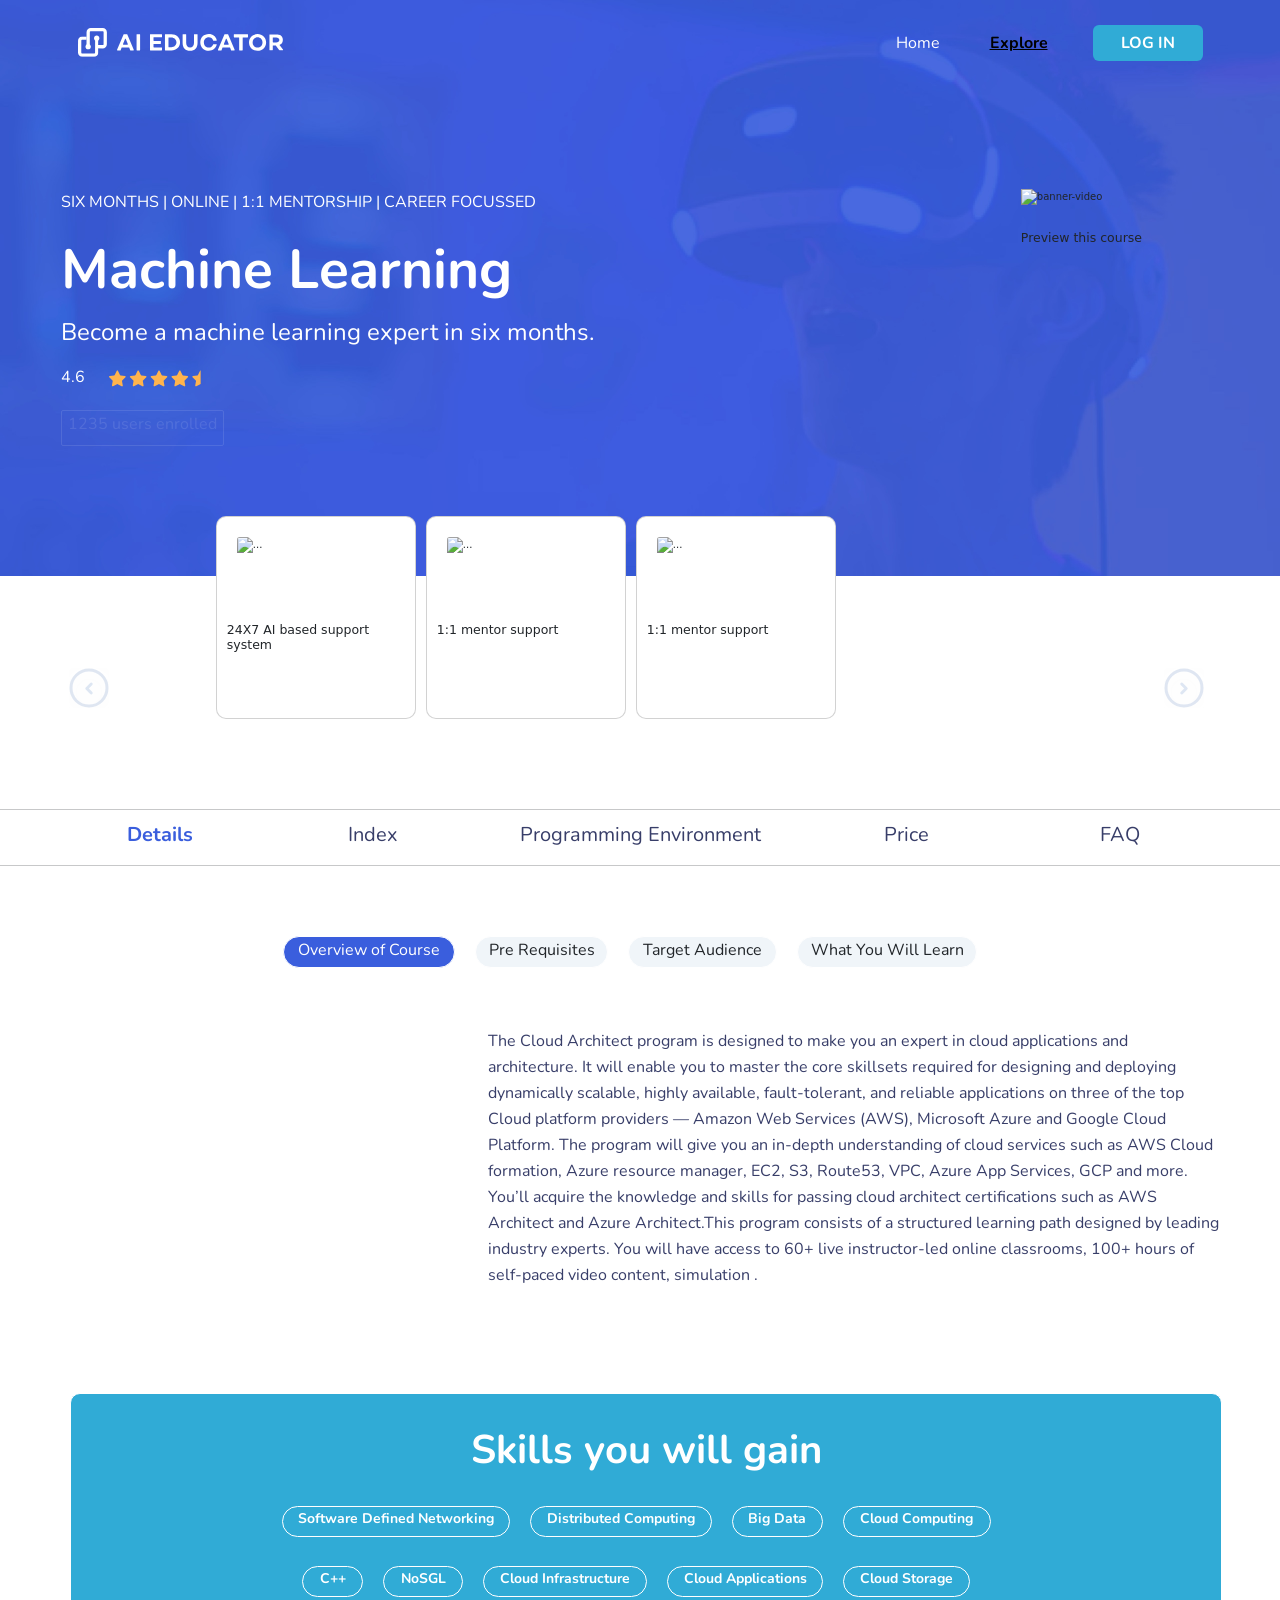
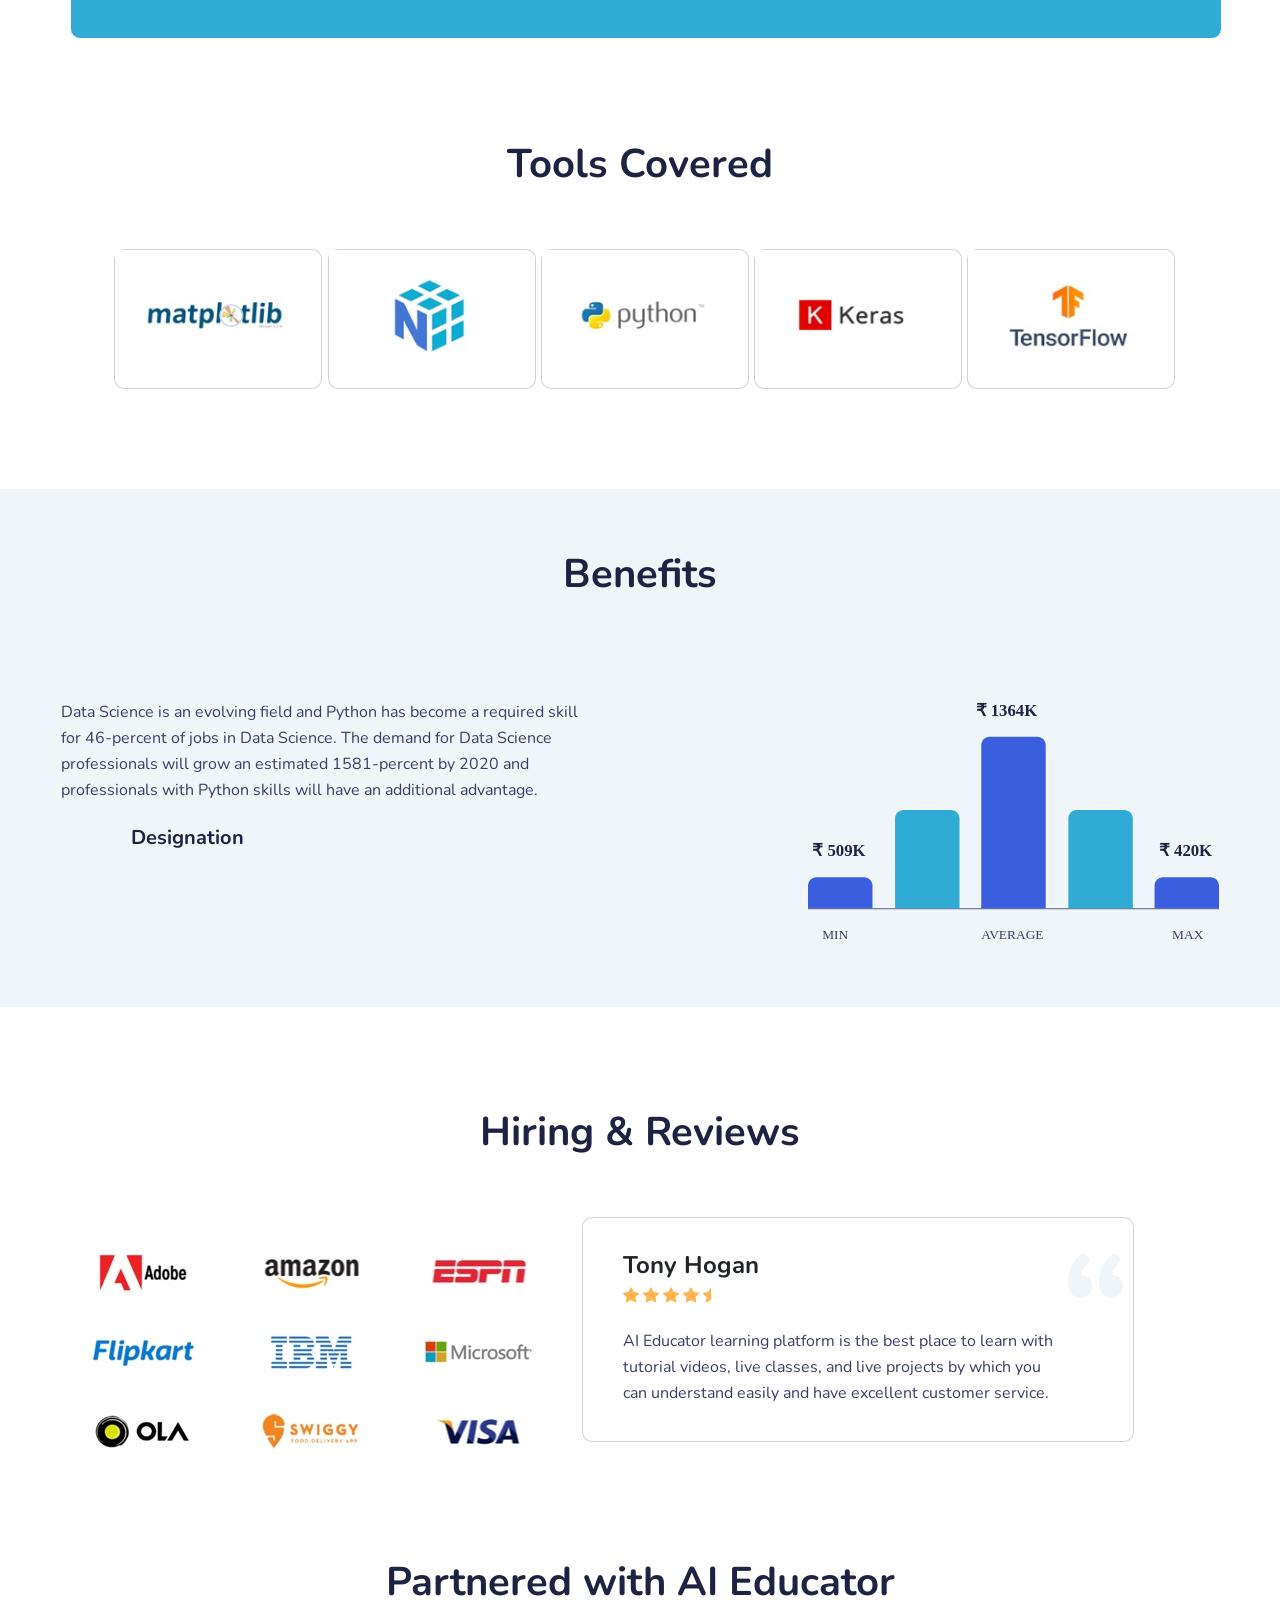
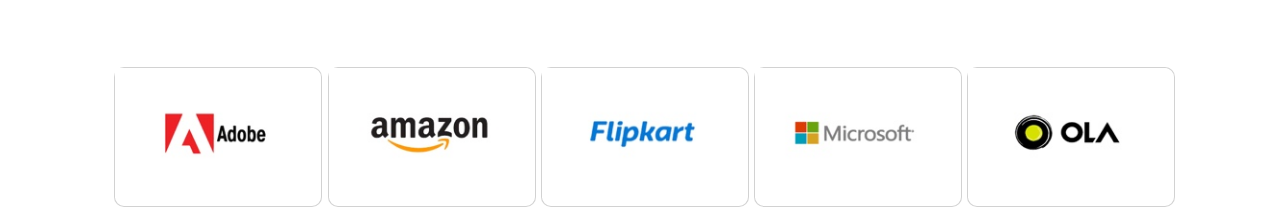
==== exp.html @ 32429d46 "working on some mistakes" ====
<!doctype html>
<html lang="en">

<head>
    <!-- Required meta tags -->
    <meta charset="utf-8">
    <meta name="viewport" content="width=device-width, initial-scale=1">

    <!-- Bootstrap CSS -->
    <link href="https://cdn.jsdelivr.net/npm/bootstrap@5.0.0/dist/css/bootstrap.min.css" rel="stylesheet"
        integrity="sha384-wEmeIV1mKuiNpC+IOBjI7aAzPcEZeedi5yW5f2yOq55WWLwNGmvvx4Um1vskeMj0" crossorigin="anonymous">

    <link rel="stylesheet" href="style.css">

    <!-- font csss -->
    <link rel="preconnect" href="https://fonts.gstatic.com">
    <link href="https://fonts.googleapis.com/css2?family=Nunito:wght@400;700&display=swap" rel="stylesheet">

    <title>Course_Detail_01</title>
</head>

<body class="Course_Detail_01">
    <header>
        <div class="background">
            <img src='img/rectangle-6_2021-05-11/rectangle-6@2x.jpg' class="img-fluid bgimg">

            <nav class="navbar navbar-expand-lg rectangle">
                <div class="container-fluid">
                    <a class="navbar-brand" href="#"><img src="img/white.svg" class="alogoaicolour"></a>
                    <button class="navbar-toggler" type="button" data-bs-toggle="collapse" data-bs-target="#navbarNav"
                        aria-controls="navbarNav" aria-expanded="false" aria-label="Toggle navigation">
                        <span class="navbar-toggler-icon"></span>
                    </button>
                    <div class="collapse navbar-collapse" id="navbarNav">
                        <ul class="navbar-nav ms-auto">
                            <li class="nav-item">
                                <a class="nav-link Home" aria-current="page" href="#">Home</a>
                            </li>
                            <li class="nav-item">
                                <a class="nav-link active Home" href="#"
                                    style=" font-weight: bold;text-decoration: underline;">
                                    Explore
                                </a>
                            </li>
                            <li class="nav-item">
                                <button type="button" class="btn Color">
                                    <h5 class="button-text">LOG IN</h5>
                                </button>
                            </li>
                        </ul>
                    </div>
                </div>
            </nav>

            <!-- end of navbar -->
            <div class=" container-fluid bgmar">
                <div class="row justify-content-center">
                    <div class="col-lg-9 col-md-9 col-sm-12">
                        <div>
                            <h5 class="SIX-MONTHS-ONLINE ">
                                SIX MONTHS | ONLINE | 1:1 MENTORSHIP | CAREER FOCUSSED
                            </h5>
                            <h1 class="Machine-Learning">Machine Learning</h1>
                            <h3 class="Become-a-machine-lea">Become a machine learning expert in six months.</h3>
                            <h5 class="star">4.6 <img src="img/5-stars.svg" class="_stars"></h5>
                            <div class="rec">
                                <h5 class="users">1235 users enrolled</h5>
                            </div>
                        </div>
                    </div>
                    <div class="col-lg-2 col-md-2 col-sm-12">
                        <img src="img/banner-video.svg" class="banner-video" alt="banner-video">
                        <h5>Preview this course</h5>
                    </div>
                </div>
            </div>
        </div>
    </header>


    <section class="carsous">
        <div id="carouselExampleControls" class="carousel slide" data-bs-ride="carousel">
            <div class="carousel-inner">

                <div class="row">
                    <div class="col-sm-1 ">

                        <button class="carousel-control-prev" type="button" data-bs-target="#carouselExampleControls"
                            data-bs-slide="prev">
                            <img src="img/arrow-lhs.svg" class="arrow-lhs" alt="arrow-lhs">
                        </button>
                    </div>
                    <div class="col-sm-1 ">
                        <button class="carousel-control-next" type="button" data-bs-target="#carouselExampleControls"
                            data-bs-slide="next">
                            <img src="img/arrow-rhs.svg" class="arrow-rhs" alt="arrow-rhs">
                        </button>
                    </div>
                    <div class="carousel-item active">
                        <!-- <div class="col-sm"> -->
                        <div class="card f me-3 mb-3" style="width: 200px; display: flex; flex-direction: column;">
                            <img src="img/ai-support.svg" class="card-img-top card-imgs" alt="...">
                            <div class="card-body">
                                <h5 class="card-title">24X7 AI based support system</h5>
                            </div>
                            <!-- </div> -->
                        </div>
                        <!-- <div class="col-sm"> -->
                        <div class="card  f me-3 mb-3" style="width: 200px;">
                            <img src="img/mentor.svg" class="card-img-top card-imgs" alt="...">
                            <div class="card-body">
                                <h5 class="card-title">1:1 mentor support</h5>

                                <!-- </div> -->
                            </div>
                        </div>
                        <!-- <div class="col-sm"> -->
                        <div class="card f me-3 mb-3" style="width: 200px;">
                            <img src="img/mentor.svg" class="card-img-top card-imgs" alt="...">
                            <div class="card-body">
                                <h5 class="card-title">1:1 mentor support</h5>

                                <!-- </div> -->
                            </div>
                        </div>
                    </div>
                    <div class="carousel-item">

                        <div class="col-sm">
                            <div class="card me-3 mb-3" style="max-width: 18rem;">
                                <img src="img/mentor.svg" class="card-img-top card-imgs" alt="...">
                                <div class="card-body">
                                    <h5 class="card-title">1:1 mentor support</h5>

                                </div>
                            </div>
                        </div>
                    </div>

                    <div class="carousel-item">
                        <div class="col-sm">
                            <div class="card me-3 mb-3" style="max-width: 18rem;">
                                <img src="img/group-learning.svg" class="card-img-top card-imgs" alt="...">
                                <div class="card-body">
                                    <h5 class="card-title">Group learning and forums to discuss</h5>
                                </div>
                            </div>

                        </div>
                    </div>

                    <div class="carousel-item">
                        <div class="col-sm">
                            <div class="card me-3 mb-3" style="max-width: 18rem;">
                                <img src="img/best-in-class.svg" class="card-img-top card-imgs" alt="...">
                                <div class="card-body">
                                    <h5 class="card-title">Best-in-class curriculums curated by experts
                                    </h5>

                                </div>
                            </div>
                        </div>
                    </div>

                    <div class="carousel-item">
                        <div class="col-sm">
                            <div class="card me-3 mb-3" style="max-width: 18rem;">
                                <img src="img/google-certification.svg" class="card-img-top card-imgs" alt="...">
                                <div class="card-body">
                                    <h5 class="card-title">Makes you more secured in getting Google Certification</h5>
                                </div>
                            </div>
                        </div>
                    </div>

                    <div class="carousel-item">
                        <div class="col-sm">
                            <div class="card me-3 mb-3" style="max-width: 18rem;">
                                <img src="img/ai-support.svg" class="card-img-top card-imgs" alt="...">
                                <div class="card-body">
                                    <h5 class="card-title">24X7 AI based support system</h5>
                                </div>
                            </div>
                        </div>
                    </div>
                </div>
            </div>


        </div>

    </section>

    <section class="tabs">
        <hr>
        <div>
            <div class="row justify-content-center m-0">
                <div class="col-sm-2">
                    <h4 class="details">Details</h4>
                </div>
                <div class="col-sm-2">
                    <h4 class="remaintext">Index</h4>
                </div>
                <div class="col-sm-3">
                    <h4 class="remaintext">Programming Environment</h4>
                </div>
                <div class="col-sm-2">
                    <h4 class="remaintext">Price</h4>
                </div>
                <div class="col-sm-2">
                    <h4 class="remaintext">FAQ</h4>
                </div>

            </div>
        </div>
        <hr>
    </section>

    <section>
        <div>

            <div class="row m-0 justify-content-center">
                <div class="col-sm-3 rectblue rounded-pill" style="width: 172px; background-color:#3a5edd;">
                    <h5 class="rectbluetext text-white">Overview of Course</h5>
                </div>
                <div class="col-sm-3 rectblue rounded-pill" style="width:133px ;">
                    <h5 class="rectbluetext">Pre Requisites</h>
                </div>
                <div class="col-sm-3 rectblue rounded-pill" style="width: 149px;">
                    <h5 class="rectbluetext">Target Audience</h5>
                </div>
                <div class="col-sm-3 rectblue rounded-pill" style="width:180px ;">
                    <h5 class="rectbluetext">What You Will Learn</h5>
                </div>
            </div>
            <div class="row m-0 justify-content-center">

                <div class="col-lg-4 col-md-4 col-sm-8">
                    <img src="img/course-overview.svg" class="overview" alt="">
                </div>
                <div class="col-lg-7 col-md-7 col-sm-12">
                    <h5 class="cloud">The Cloud Architect program is designed to make you an expert in cloud
                        applications and architecture. It will enable you
                        to master the core skillsets required for designing and deploying dynamically scalable, highly
                        available,
                        fault-tolerant, and reliable applications on three of the top Cloud platform providers — Amazon
                        Web Services (AWS),
                        Microsoft Azure and Google Cloud Platform. The program will give you an in-depth understanding
                        of cloud services such as
                        AWS Cloud formation, Azure resource manager, EC2, S3, Route53, VPC, Azure App Services, GCP and
                        more.
                        You’ll acquire the knowledge and skills for passing cloud architect certifications such as AWS
                        Architect and Azure
                        Architect.This program consists of a structured learning path designed by leading industry
                        experts. You will have access
                        to 60+ live instructor-led online classrooms, 100+ hours of self-paced video content, simulation
                        .</h5>
                </div>
            </div>
        </div>
    </section>
    <section>
        <div class="skills">
            <h2 class="gain">Skills you will gain</h2>
            <div class="row justify-content-center">
                <div class="col-sm-2 skillbox rounded-pill">
                    <h6 class="Tags">Software Defined Networking</h6>
                </div>
                <div class="col-sm-2 skillbox rounded-pill" style="width:182px ;">
                    <h6 class="Tags">Distributed Computing</h6>
                </div>
                <div class="col-sm-2 skillbox rounded-pill" style="width: 91px;">
                    <h6 class="Tags">Big Data</h6>
                </div>
                <div class="col-sm-2 skillbox rounded-pill" style="width:148px ;">
                    <h6 class="Tags">Cloud Computing</h6>
                </div>
            </div>
            <div class="row justify-content-center" style="margin-bottom: 12px;">
                <div class="col-sm-2 skillbox rounded-pill" style="width:61px ;">
                    <h6 class="Tags">C++</h6>
                </div>
                <div class="col-sm-2 skillbox rounded-pill" style="width:80px ;">
                    <h6 class="Tags">NoSGL</h6>
                </div>
                <div class="col-sm-2 skillbox rounded-pill" style="width: 164px;">
                    <h6 class="Tags">Cloud Infrastructure</h6>
                </div>
                <div class="col-sm-2 skillbox rounded-pill" style="width:156px ;">
                    <h6 class="Tags">Cloud Applications</h6>
                </div>
                <div class="col-sm-2 skillbox rounded-pill" style="width:127px ;">
                    <h6 class="Tags">Cloud Storage</h6>
                </div>
            </div>

        </div>
    </section>

    <section style="margin-top: 100px;">
        <h2 class="tools text-center">
            Tools Covered
        </h2>
        <div class="row m-0 justify-content-center">
            <div class="col-lg-2 col-md-2">
                <div class="card cards1">
                    <img src="img/matplotli_2021-05-12/matplotli.jpg" class="card-img-top caimg" alt="...">
                </div>
            </div>
            <div class="col-lg-2 col-md-2">
                <div class="card cards1">
                    <img src="img/n_2021-05-12/n.jpg" class="card-img-top caimg" alt="...">
                </div>
            </div>

            <div class="col-lg-2 col-md-2">
                <div class="card cards1">
                    <img src="img/python_2021-05-12/python.jpg" class="card-img-top caimg" alt="...">
                </div>
            </div>

            <div class="col-lg-2 col-md-2">
                <div class="card cards1">
                    <img src="img/keras_2021-05-12/keras.jpg" class="card-img-top caimg" alt="...">
                </div>
            </div>
            <div class="col-lg-2 col-md-2">
                <div class="card cards1">
                    <img src="img/tensorflow_2021-05-12/tensorflow.jpg" class="card-img-top caimg" alt="...">
                </div>
            </div>

        </div>
    </section>


    <section class="benefits">
        <div class="text-center">
            <h2 class="tools" style="padding:60px 0 40px 0"> Benefits</h2>
        </div>
        <div class="row m-0 justify-content-center">
            <div class="col-lg-5 col-md-5">
                <h5 class="data">Data Science is an evolving field and Python has become a required skill for 46-percent
                    of jobs in Data Science. The
                    demand for Data Science professionals will grow an estimated 1581-percent by 2020 and professionals
                    with Python skills
                    will have an additional advantage.</h5>
                <h4 class="des">Designation</h4>
            </div>
            <div class="col-lg-2"></div>
            <div class="col-lg-4 col-md-4">
                <img src="img/graph.svg" class="img-fluid" style="padding-bottom:60px;" alt="">
            </div>
        </div>

    </section>
    <section class="hiring">
        <div>
            <h2 class="tools text-center">
                Hiring & Reviews
            </h2>
            <div style="margin-left: 70px;">
                <div class="row m-0">
                    <div class="col-lg-5 col-md-5 col-sm-12">
                        <div class="row brand">
                            <div class="col-lg-4 col-md-4 col-sm-4">
                                <img src="img/hiring/adobe_2021-05-12/adobe.jpg" alt="">
                            </div>
                            <div class="col-lg-4 col-md-4 col-sm-4">
                                <img src="img/hiring/amazon_2021-05-12/amazon.jpg" alt="">
                            </div>
                            <div class="col-lg-4 col-md-4 col-sm-4">
                                <img src="img/hiring/espn_2021-05-12/espn.jpg" alt="">
                            </div>
                        </div>
                        <div class="row brand">
                            <div class="col-lg-4 col-md-4 col-sm-4">
                                <img src="img/hiring/flipkart_2021-05-12/flipkart.jpg" alt="">
                            </div>
                            <div class="col-lg-4 col-md-4 col-sm-4">
                                <img src="img/hiring/ibm_2021-05-12/ibm.jpg" alt="">
                            </div>
                            <div class="col-lg-4 col-md-4 col-sm-4">
                                <img src="img/hiring/microsoft_2021-05-12/microsoft.jpg" alt="">
                            </div>
                        </div>
                        <div class="row brand">
                            <div class="col-lg-4 col-md-4 col-sm-4">
                                <img src="img/hiring/ola_2021-05-12/ola.jpg" alt="">
                            </div>
                            <div class="col-lg-4 col-md-4 col-sm-4">
                                <img src="img/hiring/swiggy_2021-05-12/swiggy.jpg" alt="">
                            </div>
                            <div class="col-lg-4 col-md-4 col-sm-4">
                                <img src="img/hiring/visa_2021-05-12/visa.jpg" alt="">
                            </div>
                        </div>

                    </div>
                    <div class="col-lg-7 col-md-7 col-sm-12">
                        <div class="card" style="width: 80%; height: auto; padding: 20px 30px;">
                            <div class="card-body justify-content-center">
                                <div class="row">
                                    <div class="col-lg-11 col-md-7 col-sm-12">
                                        <h3 class="card-title tony">Tony Hogan</h3>
                                        <img src="img/5-stars.svg" style="width: 96px; height: 16px;" alt="">
                                        <h5 class="cloud" style="margin-top: 25px;">AI Educator learning platform is the
                                            best
                                            place to learn with tutorial
                                            videos, live
                                            classes, and live projects by which
                                            you can understand easily and have excellent customer service.
                                        </h5>
                                    </div>
                                    <div class="col-lg-1 text-end">
                                        <img src="img/quotation.svg" alt="">
                                    </div>
                                </div>
                            </div>
                        </div>

                    </div>
                </div>
            </div>
        </div>

    </section>

    <section style="margin-top: 100px;">
        <h2 class="tools text-center">
            Partnered with AI Educator
        </h2>
        <div class="row m-0 justify-content-center">
            <div class="col-lg-2 col-md-2">
                <div class="card cards1">
                    <img src="img/adobe_2021-05-13 (1)/adobe.jpg" class="card-img-top caimg" alt="...">
                </div>
            </div>
            <div class="col-lg-2 col-md-2">
                <div class="card cards1">
                    <img src="img/amazon_2021-05-13/amazon.jpg" class="card-img-top caimg" alt="...">
                </div>
            </div>

            <div class="col-lg-2 col-md-2">
                <div class="card cards1">
                    <img src="img/flipkart_2021-05-13/flipkart.jpg " class="card-img-top caimg" alt="...">
                </div>
            </div>

            <div class="col-lg-2 col-md-2">
                <div class="card cards1">
                    <img src="img/microsoft_2021-05-13/microsoft.jpg" class="card-img-top caimg" alt="...">
                </div>
            </div>
            <div class="col-lg-2 col-md-2">
                <div class="card cards1">
                    <img src="img/ola_2021-05-13/ola.jpg" class="card-img-top caimg" alt="...">
                </div>
            </div>
        </div>
    </section>


    <!-- Option 1: Bootstrap Bundle with Popper -->
    <script src="https://cdn.jsdelivr.net/npm/bootstrap@5.0.0/dist/js/bootstrap.bundle.min.js"
        integrity="sha384-p34f1UUtsS3wqzfto5wAAmdvj+osOnFyQFpp4Ua3gs/ZVWx6oOypYoCJhGGScy+8"
        crossorigin="anonymous"></script>


</body>

</html>
---- style.css ----
:root {
  --azure: #30abd6;
  --very-light-blue: #e4ecf3;
  --white: #ffffff;
  --invalid-name: #eff2fa;
  --invalid-name: #1b70f0;
  --pale-grey: #f0f5f9;
  --dark: #1f2343;
  --amethyst: #8e4dd6;
  --pale-grey: #f6f9fa;
  --topaz: #10c9b9;
  --dark-grey-blue: #383e69;
  --red-pink: #e73958;
  --warm-blue: #3a5edd;
  --butterscotch: #ffb44d;
}
html{
  font-size: 62.5%;
}
a{
  text-decoration: none;
}
ul{
  list-style: none;
}
.Course_Detail_01 {
  padding: 0;
  background-color: var(--white);
  width: 100%;
  height: auto;
  margin: 0;
  
}

.bgimg{
  position: absolute; 
  width: 100%;
}
.rectangle{
  margin: 0 7rem;
  padding-top: 2.5rem;
}
.alogoaicolour {
  width: 20.7rem;
  height: 3rem;
  object-fit: contain;
}
.Home {
  font-family:'Nunito';
  font-size: 1.6rem;
  font-weight: normal;
  font-stretch: normal;
  font-style: normal;
  line-height: 2.6rem;
  letter-spacing: normal;
  color: var(--white);
  margin-right: 4rem;
}
.Color {
  width: 11rem;
  height: 3.6rem;
  border-radius: 0.6rem;
  background-color: var(--azure);
}
.button-text {
  font-family: 'Nunito';
  font-size: 1.6rem;
  font-weight: bold;
  font-stretch: normal;
  font-style: normal;
  line-height: 2.6rem;
  letter-spacing: normal;
  text-align: center;
  color: var(--white);
}
.bgmar{
  position: absolute;
  margin-top: 12.3rem;
}
.SIX-MONTHS-ONLINE {
  font-family: 'Nunito';
  font-size: 1.6rem;
  font-weight: normal;
  font-stretch: normal;
  font-style: normal;
  line-height: 2.6rem;
  letter-spacing: normal;
  color: var(--white);
 
}
.Machine-Learning {
  font-family: 'Nunito';
  font-size: 5.5rem;
  font-weight: bold;
  font-stretch: normal;
  font-style: normal;
  line-height: 7rem;
  letter-spacing: normal;
  color: var(--white);
  margin: 2rem 0 1rem 0;
}
.Become-a-machine-lea {
  font-family: 'Nunito';
  font-size: 2.4rem;
  font-weight: normal;
  font-stretch: normal;
  font-style: normal;
  line-height: 1.42;
  letter-spacing: normal;
  color: var(--white);
  margin: 0 0 1.5rem 0;
}
.star{
  font-family: 'Nunito';
  font-size: 1.6rem;
  font-weight: normal;
  font-stretch: normal;
  font-style: normal;
  line-height: 1.63;
  letter-spacing: normal;
  color: var(--white);

}
._stars{
  padding-left: 2rem;
  width: 12rem;
  
}
.rec{
  width: 163px;
  height: 36px;
  margin-top: 20px;
  border: 1px solid white;
  border-radius: 2px;
  opacity: 10%;
}
.users{
  font-family: 'Nunito';
  font-weight: normal;
  font-size: 1.6rem;
  line-height: 26px;
  letter-spacing: 0;
  text-align: center;
  color: var(--white);
  
}
.banner-video{
  margin-bottom: 25px;
  width: 100%;
  height: 235px;
}
.carsous{
  margin-top: 450px;
  
}
.arrow-lhs{
  margin:130px 15px 0 0;
}
.arrow-rhs{
margin: 130px 0 0 0;
}
.card{
  border-radius: 10px;
  width: 226px;
  height: 203px;
  float: left;
}
.card-imgs{
  width: 75px;
  height: 75px;
  margin: 20px 0 0 20px;
}
.f{
  display: flex!important;
  flex-direction: column!important;
}
/* .card-title{
  margin: 15px 10px;
} */
.tabs{
  margin: 80px 0 70px 0px;
}
.details{
  font-family: 'Nunito';
  font-weight: bold;
  font-size: 2rem;
  text-align: center;
  line-height: 3rem;
  letter-spacing: normal;
  color: #3a5edd;

}
.remaintext{
  font-family: 'Nunito';
  font-weight: normal;
  font-size: 2rem;
  text-align: center;
  line-height: 3rem;
  letter-spacing: normal;
  color: #383e69;
}
.rectblue{
  height: 32px;
  border: 1px solid white;
  background-color: #f0f5f9;
  margin: 0 20px 60px 0;
 
}

.rectbluetext{
  font-family: 'Nunito';
  font-weight: normal;
  font-size: 1.6rem;
  line-height: 2.6rem;
  letter-spacing: normal;

  text-align: center;

}
.cloud{
  font-family: 'Nunito';
  font-weight: normal;
  font-size: 1.6rem;
  line-height: 2.6rem;
  color: #383e69;
  letter-spacing: normal;
}
.skills{
  margin-left: 70px;
  margin-top: 100px;
  background-color: #30abd6;
  width: 90%;
  height: auto;
  border: 1px solid white;
  border-radius: 10px;
}
.gain{
  font-family: 'Nunito';
  font-weight: bold;
  font-size: 4rem;
  text-align: center;
  margin:31px 0;
  letter-spacing: normal;
  line-height: 5rem;
  color: #ffffff;
}
.skillbox{
  width: 228px;
  height: 31px;
  border: 1px solid white;
  margin:0 20px 29px 0;
}
.Tags {
  font-family: 'Nunito';
  font-size: 1.4rem;
  font-weight: bold;
  font-stretch: normal;
  font-style: normal;
  line-height: 2.4rem;
  letter-spacing: normal;
  color: var(--white);
  text-align: center;
}
.tools{
  font-family: 'Nunito';
  font-weight: bold;
  font-size: 4rem;
  line-height: 5rem;
  letter-spacing: normal;
  color: #1f2343;
  margin-bottom: 60px;
}
.cards1{
 
  width: 208px;
  height: 140px;
}
.caimg{
  width: 200px;
  height: 130px;
}

.benefits{
  margin-top: 100px;
  background-color: #f0f5f9;
}
.data{
  font-family: 'Nunito';
  font-weight: normal;
  font-size: 1.6rem;
  line-height: 2.6rem;
  letter-spacing: normal;
  color: #383e69;
  margin: 0 0 20px 0;
}
.des{
  font-family: 'Nunito';
  font-weight: bold;
  font-size: 2rem;
  line-height: 3rem;
  letter-spacing: normal;
  color: #1f2343;
  margin: 0 0 11px 70px;
}
.hiring{
  margin: 100px 0 0 0;

}
.brand{
  margin-top:30px
}
.tony{
  font-family: 'Nunito';
  font-weight: bold;
  font-size: 2.4rem;
  line-height: 3.4rem;
}




@media (min-width: 1281px) {
  .bgimg{ width: 100%;
height: 576px;
  }

  
}

@media (min-width: 1025px) and (max-width: 1280px) {
   .bgimg{
     width: 100%;
     height: 576px;
  }
  
}


@media (min-width: 768px) and (max-width: 1024px) {
  
  .bgimg{
     width: 100%;
     height: 576px;
  }

}



@media (min-width: 481px) and (max-width: 767px) {
  
 .bgimg{
     width: 100%;
     height: 330%;
  }
 .carsous{
    margin-top: 832px;
  }
  
}


@media (min-width: 320px) and (max-width: 480px) {
   .bgimg{
     width: 100%;
     height: 370%;
  }
  .carsous{
    margin-top: 915px;
  }
}
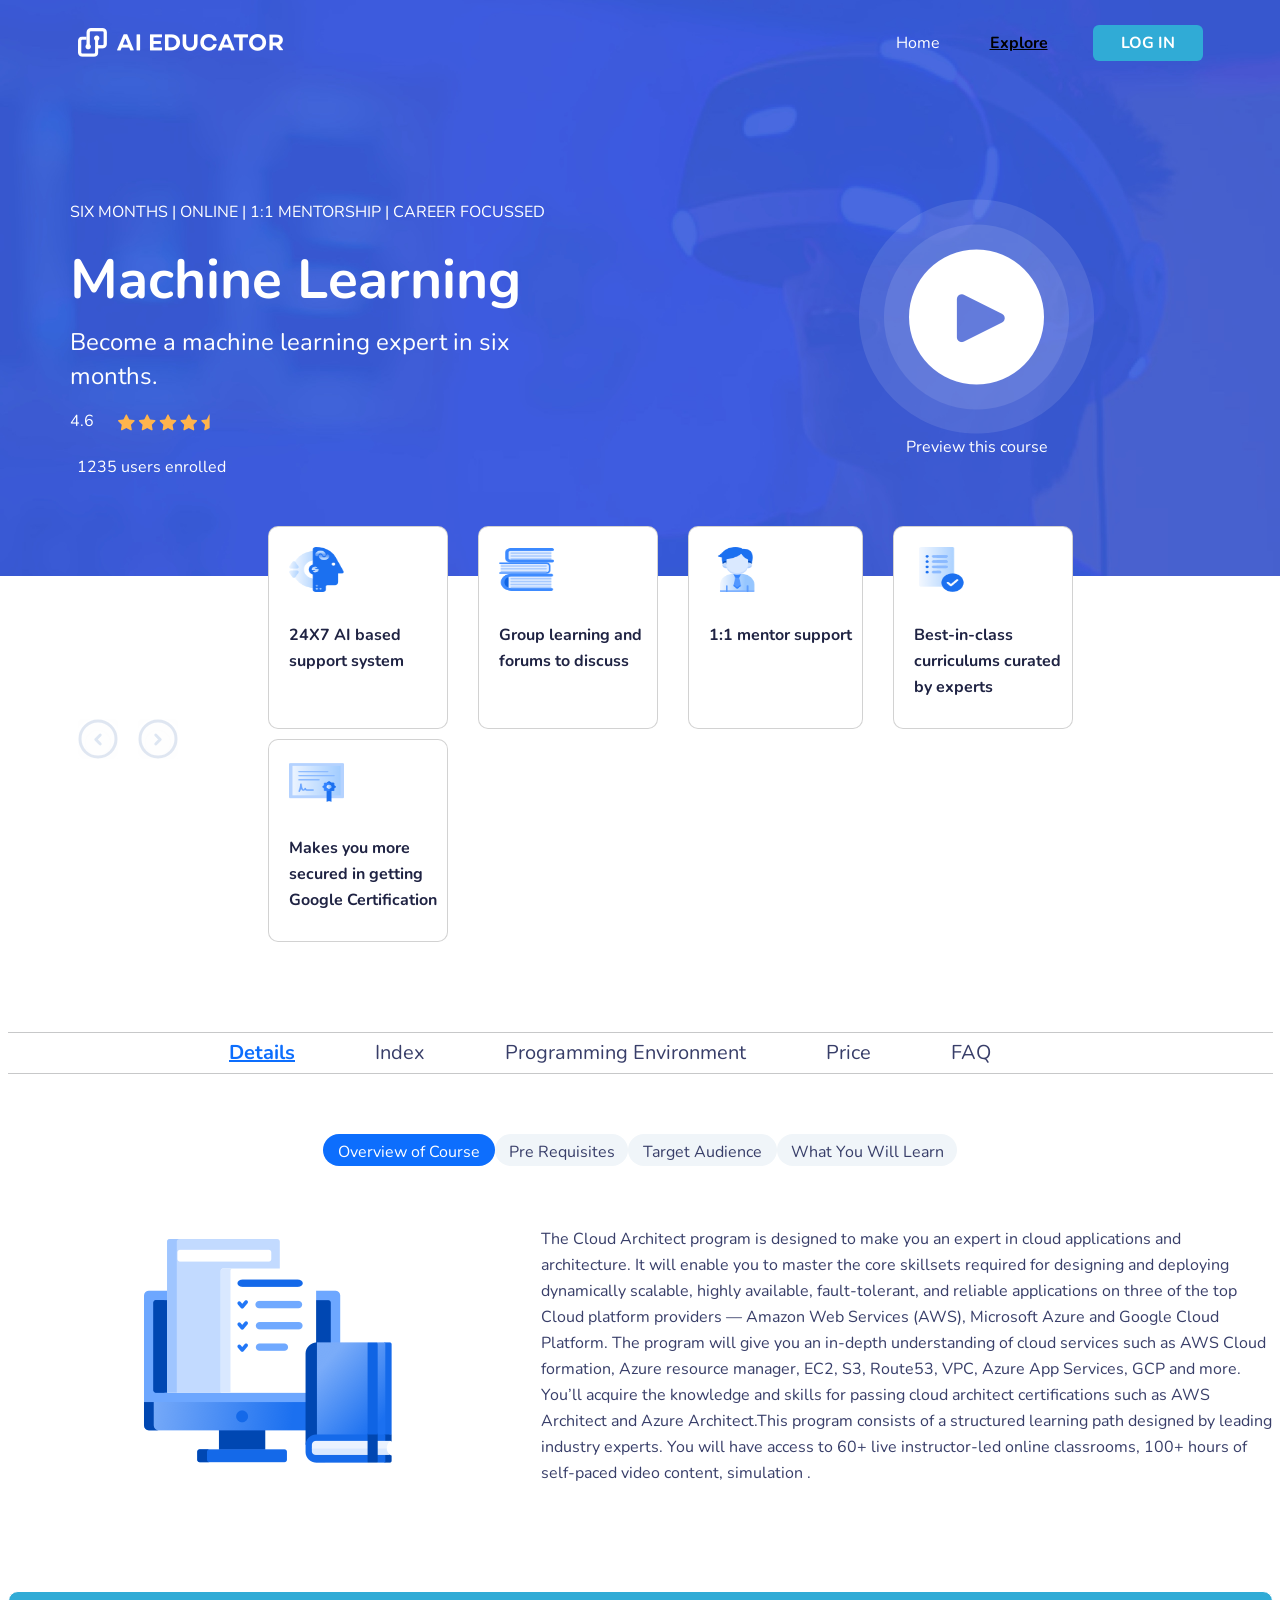
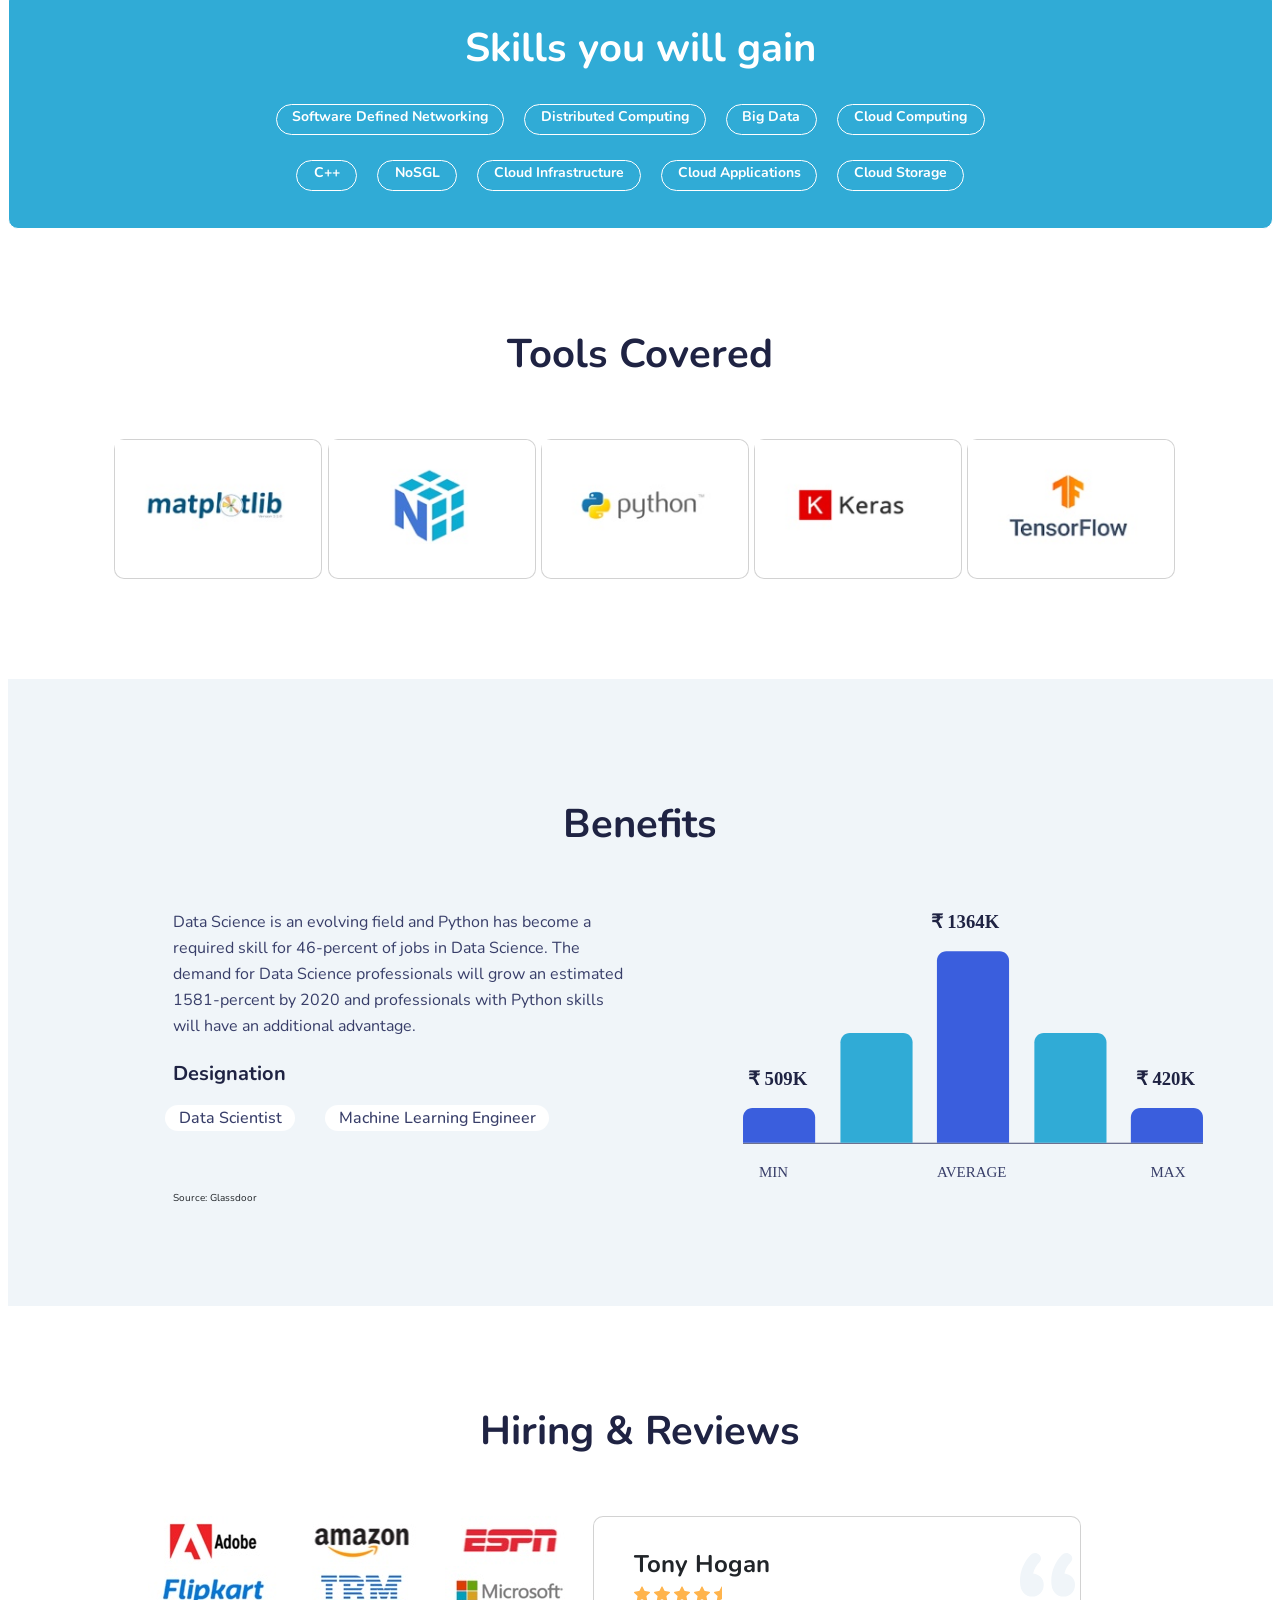
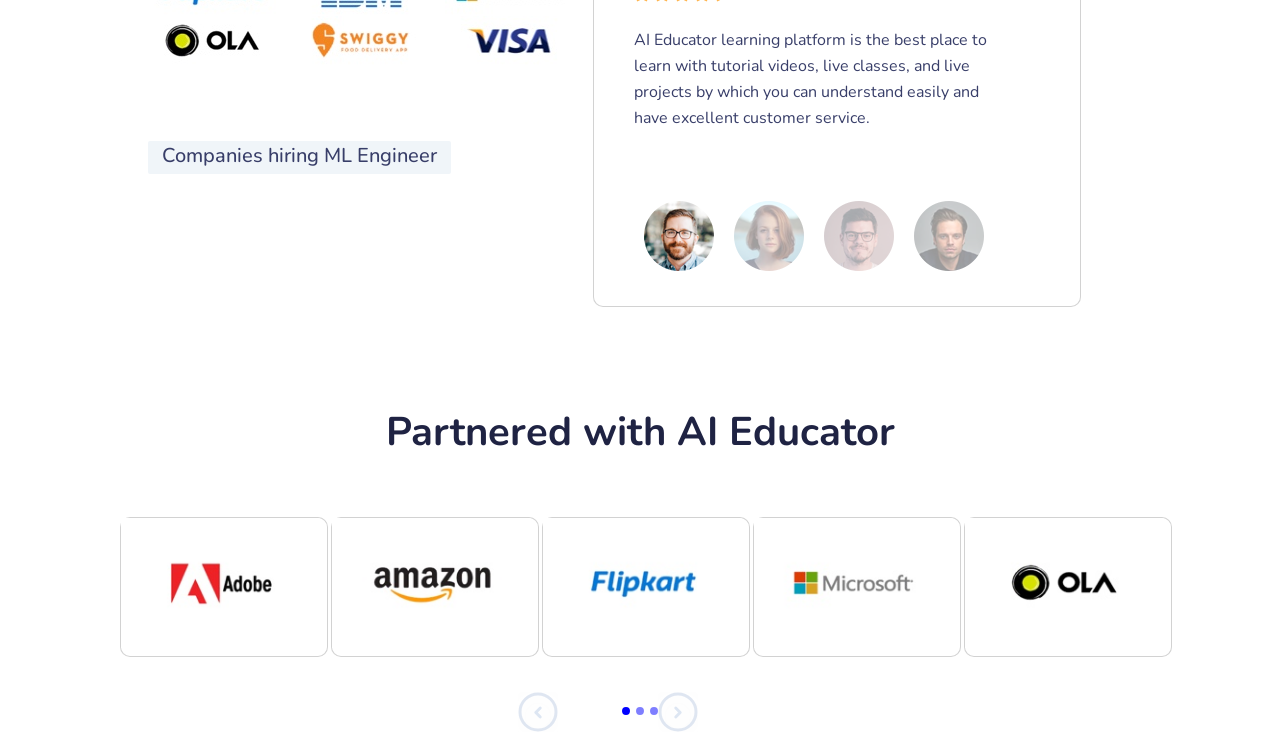
==== commit a5b468e6: "completed" ====
--- a/exp.html
+++ b/exp.html
@@ -26,25 +26,25 @@
 
             <nav class="navbar navbar-expand-lg rectangle">
                 <div class="container-fluid">
-                    <a class="navbar-brand" href="#"><img src="img/white.svg" class="alogoaicolour"></a>
+                    <a class="navbar-brand" href="#"><img src="img/white_2021-05-13/white.png"
+                            class="alogoaicolour"></a>
                     <button class="navbar-toggler" type="button" data-bs-toggle="collapse" data-bs-target="#navbarNav"
                         aria-controls="navbarNav" aria-expanded="false" aria-label="Toggle navigation">
                         <span class="navbar-toggler-icon"></span>
                     </button>
                     <div class="collapse navbar-collapse" id="navbarNav">
                         <ul class="navbar-nav ms-auto">
-                            <li class="nav-item">
+                            <li class="nav-item und">
                                 <a class="nav-link Home" aria-current="page" href="#">Home</a>
                             </li>
-                            <li class="nav-item">
-                                <a class="nav-link active Home" href="#"
-                                    style=" font-weight: bold;text-decoration: underline;">
+                            <li class="nav-item und">
+                                <a class="nav-link active Home" href="#">
                                     Explore
                                 </a>
                             </li>
-                            <li class="nav-item">
+                            <li class="nav-item und">
                                 <button type="button" class="btn Color">
-                                    <h5 class="button-text">LOG IN</h5>
+                                    <h5 class="button-text Home text-center text-white">LOG IN</h5>
                                 </button>
                             </li>
                         </ul>
@@ -54,412 +54,1572 @@
 
             <!-- end of navbar -->
             <div class=" container-fluid bgmar">
-                <div class="row justify-content-center">
-                    <div class="col-lg-9 col-md-9 col-sm-12">
-                        <div>
-                            <h5 class="SIX-MONTHS-ONLINE ">
-                                SIX MONTHS | ONLINE | 1:1 MENTORSHIP | CAREER FOCUSSED
-                            </h5>
-                            <h1 class="Machine-Learning">Machine Learning</h1>
-                            <h3 class="Become-a-machine-lea">Become a machine learning expert in six months.</h3>
-                            <h5 class="star">4.6 <img src="img/5-stars.svg" class="_stars"></h5>
-                            <div class="rec">
-                                <h5 class="users">1235 users enrolled</h5>
-                            </div>
+                <div class="row">
+                    <div class="col-md-7">
+                        <h5 class="SIX-MONTHS-ONLINE Home ">
+                            SIX MONTHS | ONLINE | 1:1 MENTORSHIP | CAREER FOCUSSED
+                        </h5>
+                        <h1 class="Machine-Learning">Machine Learning</h1>
+                        <h3 class="Become-a-machine-lea">Become a machine learning expert in six
+                            <br><span>months.</span>
+                        </h3>
+                        <h5 class="star">4.6 <img src="img/5-stars.svg" class="_stars"></h5>
+                        <div class="rec">
+                            <h5 class="users">1235 users enrolled</h5>
                         </div>
                     </div>
-                    <div class="col-lg-2 col-md-2 col-sm-12">
-                        <img src="img/banner-video.svg" class="banner-video" alt="banner-video">
-                        <h5>Preview this course</h5>
+
+                    <div class="col-md-5 text-center">
+                        <img src="img/banner-video_2021-05-13/banner-video.png" class="banner-video" alt="banner-video">
+                        <h5 class="users prev">Preview this course</h5>
                     </div>
                 </div>
             </div>
         </div>
     </header>
 
-
-    <section class="carsous">
-        <div id="carouselExampleControls" class="carousel slide" data-bs-ride="carousel">
-            <div class="carousel-inner">
-
-                <div class="row">
-                    <div class="col-sm-1 ">
-
-                        <button class="carousel-control-prev" type="button" data-bs-target="#carouselExampleControls"
-                            data-bs-slide="prev">
-                            <img src="img/arrow-lhs.svg" class="arrow-lhs" alt="arrow-lhs">
-                        </button>
-                    </div>
-                    <div class="col-sm-1 ">
-                        <button class="carousel-control-next" type="button" data-bs-target="#carouselExampleControls"
-                            data-bs-slide="next">
-                            <img src="img/arrow-rhs.svg" class="arrow-rhs" alt="arrow-rhs">
-                        </button>
-                    </div>
-                    <div class="carousel-item active">
-                        <!-- <div class="col-sm"> -->
-                        <div class="card f me-3 mb-3" style="width: 200px; display: flex; flex-direction: column;">
-                            <img src="img/ai-support.svg" class="card-img-top card-imgs" alt="...">
-                            <div class="card-body">
-                                <h5 class="card-title">24X7 AI based support system</h5>
+    <!-- end of header part -->
+
+    <div class="container-fluid">
+
+        <section class="carsous">
+            <div id="carouselExampleControls" class="carousel slide" data-bs-ride="carousel">
+                <div class="carousel-inner">
+                    <div class="row">
+                        <div class="col-md-2 ">
+                            <button class="carousel-control-prev btnlhs" type="button"
+                                data-bs-target="#carouselExampleControls" data-bs-slide="prev">
+                                <img src="img/arrow-lhs.svg" class="arrow-lhs" alt="arrow-lhs">
+                            </button>
+                            <button class="carousel-control-next btnrhs" type="button"
+                                data-bs-target="#carouselExampleControls" data-bs-slide="next">
+                                <img src="img/arrow-rhs.svg" class="arrow-rhs" alt="arrow-rhs">
+                            </button>
+                        </div>
+                        <div class="col-md-10">
+                            <div class="carousel-item active">
+                                <div class="card me-5 mb-3" style="max-width: 18rem;">
+                                    <img src="img/ai-support_2021-05-13/ai-support.png"
+                                        class="card-img-top card-imgs img-fluid" alt="...">
+                                    <div class="card-body">
+                                        <h5 class="card-title cardtitle">24X7 AI based support system</h5>
+                                    </div>
+                                </div>
+                                <div class="card me-5 mb-3" style="max-width: 18rem;">
+                                    <img src="img/group-learning_2021-05-13/group-learning.png"
+                                        class="card-img-top card-imgs" alt="...">
+                                    <div class="card-body">
+                                        <h5 class="card-title cardtitle">Group learning and forums to discuss</h5>
+                                    </div>
+                                </div>
+
+                                <div class="card me-5 mb-3" style="max-width: 18rem;">
+                                    <img src="img/mentor_2021-05-13/mentor.png" class="card-img-top card-imgs"
+                                        alt="...">
+                                    <div class="card-body">
+                                        <h5 class="card-title cardtitle">1:1 mentor support</h5>
+                                    </div>
+                                </div>
+
+                                <div class="card me-5 mb-3" style="max-width: 18rem;">
+                                    <img src="img/best-in-class_2021-05-13/best-in-class.png"
+                                        class="card-img-top card-imgs" alt="...">
+                                    <div class="card-body">
+                                        <h5 class="card-title cardtitle">Best-in-class curriculums curated by experts
+                                        </h5>
+                                    </div>
+                                </div>
+                                <div class="card me-3 mb-3" style="max-width: 18rem;">
+                                    <img src="img/google-certification_2021-05-13/google-certification.png"
+                                        class="card-img-top card-imgs" alt="...">
+                                    <div class="card-body">
+                                        <h5 class="card-title cardtitle">Makes you more secured in getting Google
+                                            Certification
+                                        </h5>
+                                    </div>
+                                </div>
                             </div>
-                            <!-- </div> -->
-                        </div>
-                        <!-- <div class="col-sm"> -->
-                        <div class="card  f me-3 mb-3" style="width: 200px;">
-                            <img src="img/mentor.svg" class="card-img-top card-imgs" alt="...">
-                            <div class="card-body">
-                                <h5 class="card-title">1:1 mentor support</h5>
-
-                                <!-- </div> -->
+                            <div class="carousel-item">
+                                <div class="card me-5 mb-3" style="max-width: 18rem;">
+                                    <img src="img/ai-support_2021-05-13/ai-support.png" class="card-img-top card-imgs"
+                                        alt="...">
+                                    <div class="card-body">
+                                        <h5 class="card-title cardtitle">24X7 AI based support system</h5>
+                                    </div>
+                                </div>
+                                <div class="card me-5 mb-3" style="max-width: 18rem;">
+                                    <img src="img/group-learning_2021-05-13/group-learning.png"
+                                        class="card-img-top card-imgs" alt="...">
+                                    <div class="card-body">
+                                        <h5 class="card-title cardtitle">Group learning and forums to discuss</h5>
+                                    </div>
+                                </div>
+
+                                <div class="card me-5 mb-3" style="max-width: 18rem;">
+                                    <img src="img/mentor_2021-05-13/mentor.png" class="card-img-top card-imgs"
+                                        alt="...">
+                                    <div class="card-body">
+                                        <h5 class="card-title cardtitle">1:1 mentor support</h5>
+                                    </div>
+                                </div>
+
+                                <div class="card me-5 mb-3" style="max-width: 18rem;">
+                                    <img src="img/best-in-class_2021-05-13/best-in-class.png"
+                                        class="card-img-top card-imgs" alt="...">
+                                    <div class="card-body">
+                                        <h5 class="card-title cardtitle">Best-in-class curriculums curated by experts
+                                        </h5>
+                                    </div>
+                                </div>
+                                <div class="card me-5 mb-3" style="max-width: 18rem;">
+                                    <img src="img/google-certification_2021-05-13/google-certification.png"
+                                        class="card-img-top card-imgs" alt="...">
+                                    <div class="card-body">
+                                        <h5 class="card-title cardtitle">Makes you more secured in getting Google
+                                            Certification
+                                        </h5>
+                                    </div>
+                                </div>
                             </div>
-                        </div>
-                        <!-- <div class="col-sm"> -->
-                        <div class="card f me-3 mb-3" style="width: 200px;">
-                            <img src="img/mentor.svg" class="card-img-top card-imgs" alt="...">
-                            <div class="card-body">
-                                <h5 class="card-title">1:1 mentor support</h5>
-
-                                <!-- </div> -->
+
+                            <div class="carousel-item">
+                                <div class="card me-5 mb-3" style="max-width: 18rem;">
+                                    <img src="img/ai-support_2021-05-13/ai-support.png" class="card-img-top card-imgs"
+                                        alt="...">
+                                    <div class="card-body">
+                                        <h5 class="card-title cardtitle">24X7 AI based support system</h5>
+                                    </div>
+                                </div>
+                                <div class="card me-5 mb-3" style="max-width: 18rem;">
+                                    <img src="img/group-learning_2021-05-13/group-learning.png"
+                                        class="card-img-top card-imgs" alt="...">
+                                    <div class="card-body">
+                                        <h5 class="card-title cardtitle">Group learning and forums to discuss</h5>
+                                    </div>
+                                </div>
+
+                                <div class="card me-5 mb-3" style="max-width: 18rem;">
+                                    <img src="img/mentor_2021-05-13/mentor.png" class="card-img-top card-imgs"
+                                        alt="...">
+                                    <div class="card-body">
+                                        <h5 class="card-title cardtitle">1:1 mentor support</h5>
+                                    </div>
+                                </div>
+
+                                <div class="card me-5 mb-3" style="max-width: 18rem;">
+                                    <img src="img/best-in-class_2021-05-13/best-in-class.png"
+                                        class="card-img-top card-imgs" alt="...">
+                                    <div class="card-body">
+                                        <h5 class="card-title cardtitle">Best-in-class curriculums curated by experts
+                                        </h5>
+                                    </div>
+                                </div>
+                                <div class="card me-5 mb-3" style="max-width: 18rem;">
+                                    <img src="img/google-certification_2021-05-13/google-certification.png"
+                                        class="card-img-top card-imgs" alt="...">
+                                    <div class="card-body">
+                                        <h5 class="card-title cardtitle">Makes you more secured in getting Google
+                                            Certification
+                                        </h5>
+                                    </div>
+                                </div>
                             </div>
                         </div>
                     </div>
-                    <div class="carousel-item">
-
-                        <div class="col-sm">
-                            <div class="card me-3 mb-3" style="max-width: 18rem;">
-                                <img src="img/mentor.svg" class="card-img-top card-imgs" alt="...">
-                                <div class="card-body">
-                                    <h5 class="card-title">1:1 mentor support</h5>
-
+                </div>
+
+            </div>
+
+        </section>
+
+        <!-- end of carousel part -->
+
+        <section class="tabs">
+            <hr>
+            <div class="row">
+                <div class="col-md-12">
+
+                    <ul class="nav nav-pills nrmlpills  justify-content-center" id="pills-tab" role="tablist">
+                        <li class="nav-item und " role="presentation">
+                            <a class="nav-link active details " id="pills-Details-tab" data-bs-toggle="pill"
+                                data-bs-target="#pills-Details" type="button" role="tab" aria-controls="pills-Details"
+                                aria-selected="true">Details</a>
+                        </li>
+                        <li class="nav-item und" role="presentation">
+                            <a class="nav-link remaintext " id="pills-Index-tab" data-bs-toggle="pill"
+                                data-bs-target="#pills-Index" type="button" role="tab" aria-controls="pills-Index"
+                                aria-selected="false">Index</a>
+                        </li>
+                        <li class="nav-item und" role="presentation">
+                            <a class="nav-link remaintext" id="pills-Programming-tab" data-bs-toggle="pill"
+                                data-bs-target="#pills-Programming" type="button" role="tab"
+                                aria-controls="pills-Programming" aria-selected="false">Programming
+                                Environment</a>
+                        </li>
+                        <li class="nav-item und" role="presentation">
+                            <a class="nav-link remaintext " id="pills-Price-tab" data-bs-toggle="pill"
+                                data-bs-target="#pills-Price" type="button" role="tab" aria-controls="pills-Price"
+                                aria-selected="false">Price</a>
+                        </li>
+                        <li class="nav-item und" role="presentation">
+                            <a class="nav-link remaintext " id="pills-FAQ-tab" data-bs-toggle="pill"
+                                data-bs-target="#pills-FAQ" type="button" role="tab" aria-controls="pills-FAQ"
+                                aria-selected="false">FAQ</a>
+                        </li>
+                    </ul>
+                    <hr>
+                    <div class="tab-content" id="pills-tabContent">
+
+                        <!-- details tab contents -->
+
+                        <div class="tab-pane fade show active mt-5 pt-5" id="pills-Details" role="tabpanel"
+                            aria-labelledby="pills-Details-tab">
+                            <section>
+                                <div class="row">
+                                    <ul class="nav nav-pills roundedpill justify-content-center" id="pills-tab"
+                                        role="tablist">
+                                        <li class="nav-item" role="presentation">
+                                            <button class="nav-link active button1 rounded-pill" id="pills-overview-tab"
+                                                data-bs-toggle="pill" data-bs-target="#pills-overview" type="button"
+                                                role="tab" aria-controls="pills-overview" aria-selected="true">
+                                                Overview of Course
+                                            </button>
+                                        </li>
+                                        <li class="nav-item" role="presentation">
+                                            <button class="nav-link button2 rounded-pill" id="pills-pre-tab"
+                                                data-bs-toggle="pill" data-bs-target="#pills-pre" type="button"
+                                                role="tab" aria-controls="pills-pre" aria-selected="false">
+                                                Pre Requisites
+                                            </button>
+                                        </li>
+                                        <li class="nav-item" role="presentation">
+                                            <button class="nav-link button2 button3 rounded-pill" id="pills-Target-tab"
+                                                data-bs-toggle="pill" data-bs-target="#pills-Target" type="button"
+                                                role="tab" aria-controls="pills-Target" aria-selected="false">
+                                                Target Audience
+                                            </button>
+                                        </li>
+                                        <li class="nav-item" role="presentation">
+                                            <button class="nav-link button2 button4 rounded-pill" id="pills-Learn-tab"
+                                                data-bs-toggle="pill" data-bs-target="#pills-Learn" type="button"
+                                                role="tab" aria-controls="pills-Learn" aria-selected="false">
+                                                What You Will Learn
+                                            </button>
+                                        </li>
+                                    </ul>
+                                    <div class="tab-content" id="pills-tabContent">
+
+                                        <!-- overview tab contents -->
+
+                                        <div class="tab-pane fade show active" id="pills-overview" role="tabpanel"
+                                            aria-labelledby="pills-overview-tab">
+                                            <div class="row justify-content-center mt-5 pt-5">
+                                                <div class="col-md-5 text-center">
+                                                    <img src="img/course-overview_2021-05-13/course-overview.png"
+                                                        class="overview img-fluid" alt=" overview">
+                                                </div>
+                                                <div class="col-md-7">
+                                                    <h5 class="cloud">The Cloud Architect program is designed to make
+                                                        you an
+                                                        expert in cloud
+                                                        applications and architecture. It will enable you
+                                                        to master the core skillsets required for designing and
+                                                        deploying
+                                                        dynamically
+                                                        scalable,
+                                                        highly
+                                                        available,
+                                                        fault-tolerant, and reliable applications on three of the top
+                                                        Cloud
+                                                        platform
+                                                        providers —
+                                                        Amazon
+                                                        Web Services (AWS),
+                                                        Microsoft Azure and Google Cloud Platform. The program will give
+                                                        you
+                                                        an in-depth
+                                                        understanding
+                                                        of cloud services such as
+                                                        AWS Cloud formation, Azure resource manager, EC2, S3, Route53,
+                                                        VPC,
+                                                        Azure App
+                                                        Services, GCP
+                                                        and
+                                                        more.
+                                                        You’ll acquire the knowledge and skills for passing cloud
+                                                        architect
+                                                        certifications
+                                                        such as
+                                                        AWS
+                                                        Architect and Azure
+                                                        Architect.This program consists of a structured learning path
+                                                        designed by leading
+                                                        industry
+                                                        experts. You will have access
+                                                        to 60+ live instructor-led online classrooms, 100+ hours of
+                                                        self-paced video
+                                                        content,
+                                                        simulation
+                                                        .</h5>
+                                                </div>
+                                            </div>
+                                        </div>
+
+                                        <!-- pre tab contents -->
+
+                                        <div class="tab-pane fade" id="pills-pre" role="tabpanel"
+                                            aria-labelledby="pills-pre-tab">
+                                            <div class="row justify-content-center align-items-center mt-5 pt-5">
+                                                <div class="col-md-5 text-center">
+                                                    <img src="img/pre-requisites_2021-05-16/pre-requisites.png"
+                                                        class="pre-requisites img-fluid" alt="pre-requisites">
+                                                </div>
+                                                <div class="col-md-7">
+                                                    <ul>
+                                                        <li>
+                                                            <h5 class="cloud">There are no technical prerequisites.</h5>
+                                                        </li>
+                                                        <li>
+                                                            <h5 class="cloud">A PC or MAC with internet connection.</h5>
+                                                        </li>
+                                                    </ul>
+                                                </div>
+                                            </div>
+                                        </div>
+
+                                        <!-- Taregt tab contents -->
+
+                                        <div class="tab-pane fade" id="pills-Target" role="tabpanel"
+                                            aria-labelledby="pills-Target-tab">
+                                            <div class="row justify-content-center align-items-center pt-5 mt-5">
+                                                <div class="col-md-5 text-center">
+                                                    <img src="img/target-audience_2021-05-16/target-audience.png"
+                                                        class="Target img-fluid" alt="Target">
+                                                </div>
+                                                <div class="col-md-7">
+                                                    <ul>
+                                                        <li>
+                                                            <h5 class="cloud">This introduction to Cloud Computing will
+                                                                help
+                                                                anyone who is
+                                                                in, or getting into professional IT</h5>
+                                                        </li>
+                                                        <li>
+                                                            <h5 class="cloud">Data Scientist, Developers, Architects,
+                                                                Operational, Managers,
+                                                                CIO's: this course is for you all.</h5>
+                                                        </li>
+                                                        <li>
+                                                            <h5 class="cloud">If you have previous experience of the
+                                                                cloud,
+                                                                you might learn
+                                                                something about the broadness
+                                                                of the topic.</h5>
+                                                        </li>
+
+                                                    </ul>
+                                                </div>
+                                            </div>
+                                        </div>
+
+                                        <!-- learn tab contents -->
+
+                                        <div class="tab-pane fade" id="pills-Learn" role="tabpanel"
+                                            aria-labelledby="pills-Learn-tab">
+                                            <div class="row justify-content-center mt-5 pt-5">
+                                                <div class="col-md-5 text-center">
+                                                    <img src="img/you-will-learn_2021-05-16/you-will-learn.png"
+                                                        class="learn img-fluid" alt="learn">
+                                                </div>
+                                                <div class="col-md-7">
+                                                    <ul>
+                                                        <li>
+                                                            <h5 class="cloud">Have a fundamental understanding of the
+                                                                Python
+                                                                programming
+                                                                language.</h5>
+                                                        </li>
+                                                        <li>
+                                                            <h5 class="cloud">Have the skills and understanding of
+                                                                Python to
+                                                                confidently
+                                                                apply for Python programming jobs.</h5>
+                                                        </li>
+                                                        <li>
+                                                            <h5 class="cloud">Acquire the pre-requisite Python skills to
+                                                                move into specific
+                                                                branches - Machine Learning,
+                                                                Data Science, etc.</h5>
+                                                        </li>
+                                                        <li>
+                                                            <h5 class="cloud">Learn Python from experienced professional
+                                                                software
+                                                                developers.</h5>
+                                                        </li>
+                                                        <li>
+                                                            <h5 class="cloud">Add the Python Object-Oriented Programming
+                                                                (OOP) skills to
+                                                                your résume.</h5>
+                                                        </li>
+                                                        <li>
+                                                            <h5 class="cloud">Use Python for Data Science and Machine
+                                                                Learning</h5>
+                                                        </li>
+                                                        <li>
+                                                            <h5 class="cloud">Learn to use NumPy for Numerical Data</h5>
+                                                        </li>
+                                                        <li>
+                                                            <h5 class="cloud">Learn to use Pandas for Data Analysis</h5>
+                                                        </li>
+                                                        <li>
+                                                            <h5 class="cloud">Learn to use Matplotlib for Python
+                                                                Plotting
+                                                            </h5>
+                                                        </li>
+                                                        <li>
+                                                            <h5 class="cloud">Understand the intuition behind Artificial
+                                                                Neural Networks
+                                                            </h5>
+                                                        </li>
+                                                        <li>
+                                                            <h5 class="cloud">Build artificial neural networks with
+                                                                Tensorflow and Keras
+                                                            </h5>
+                                                        </li>
+                                                        <li>
+                                                            <h5 class="cloud">Add the Python Object-Oriented Programming
+                                                                (OOP) skills to
+                                                                your résume.</h5>
+                                                        </li>
+                                                        <li>
+                                                            <h5 class="cloud">Apply Artificial Neural Networks in
+                                                                practice
+                                                            </h5>
+                                                        </li>
+                                                        <li>
+                                                            <h5 class="cloud">Understand the intuition behind
+                                                                Convolutional
+                                                                Neural Networks
+                                                            </h5>
+                                                        </li>
+                                                        <li>
+                                                            <h5 class="cloud">Apply Convolutional Neural Networks in
+                                                                practice using
+                                                                tensorflow2.x</h5>
+                                                        </li>
+                                                        <li>
+                                                            <h5 class="cloud">Understand the intuition behind Recurrent
+                                                                Neural Networks</h5>
+                                                        </li>
+                                                        <li>
+                                                            <h5 class="cloud">Apply Recurrent Neural Networks in
+                                                                practice
+                                                                using
+                                                                tensorflow2.x</h5>
+                                                        </li>
+                                                    </ul>
+                                                </div>
+                                            </div>
+                                        </div>
+                                    </div>
+                                </div>
+
+                            </section>
+
+                            <!-- enf of tabs section -->
+
+                            <section>
+                                <div class="skills">
+                                    <h2 class="gain">Skills you will gain</h2>
+                                    <div class="row justify-content-center">
+                                        <div class="col-md-3 skillbox rounded-pill">
+                                            <h6 class="Tags">Software Defined Networking</h6>
+                                        </div>
+                                        <div class="col-md-3 skillbox rounded-pill" style="width:182px ;">
+                                            <h6 class="Tags">Distributed Computing</h6>
+                                        </div>
+                                        <div class="col-md-3 skillbox rounded-pill" style="width: 91px;">
+                                            <h6 class="Tags">Big Data</h6>
+                                        </div>
+                                        <div class="col-md-3 skillbox rounded-pill" style="width:148px ;">
+                                            <h6 class="Tags">Cloud Computing</h6>
+                                        </div>
+                                    </div>
+                                    <div class="row justify-content-center" style="margin-bottom: 12px;">
+                                        <div class="col-md-2 skillbox rounded-pill" style="width:61px ;">
+                                            <h6 class="Tags">C++</h6>
+                                        </div>
+                                        <div class="col-md-2 skillbox rounded-pill" style="width:80px ;">
+                                            <h6 class="Tags">NoSGL</h6>
+                                        </div>
+                                        <div class="col-md-3 skillbox rounded-pill" style="width: 164px;">
+                                            <h6 class="Tags">Cloud Infrastructure</h6>
+                                        </div>
+                                        <div class="col-md-3 skillbox rounded-pill" style="width:156px ;">
+                                            <h6 class="Tags">Cloud Applications</h6>
+                                        </div>
+                                        <div class="col-md-2 skillbox rounded-pill" style="width:127px ;">
+                                            <h6 class="Tags">Cloud Storage</h6>
+                                        </div>
+
+                                    </div>
+
+                                </div>
+                            </section>
+
+                            <!-- end of skill sections -->
+
+                            <section style="margin-top: 100px;">
+                                <h2 class="tools text-center">
+                                    Tools Covered
+                                </h2>
+                                <div id="carouselExampleControls" class="carousel slide" data-bs-ride="carousel">
+                                    <div class="carousel-inner">
+                                        <div class="carousel-item active">
+                                            <div class="row justify-content-center">
+                                                <div class="col-md-1"></div>
+                                                <div class="col-md-2">
+                                                    <div class="card cards1">
+                                                        <img src="img/matplotli_2021-05-12/matplotli.jpg"
+                                                            class="card-img-top caimg img-fluid" alt="matplotli">
+                                                    </div>
+                                                </div>
+                                                <div class="col-md-2">
+                                                    <div class="card cards1">
+                                                        <img src="img/n_2021-05-12/n.jpg"
+                                                            class="card-img-top caimg img-fluid" alt="n_2021-05-12">
+                                                    </div>
+                                                </div>
+
+                                                <div class="col-md-2">
+                                                    <div class="card cards1">
+                                                        <img src="img/python_2021-05-12/python.jpg"
+                                                            class="card-img-top caimg img-fluid" alt="python">
+                                                    </div>
+                                                </div>
+
+                                                <div class="col-md-2">
+                                                    <div class="card cards1">
+                                                        <img src="img/keras_2021-05-12/keras.jpg"
+                                                            class="card-img-top caimg img-fluid" alt="keras">
+                                                    </div>
+                                                </div>
+                                                <div class="col-md-2">
+                                                    <div class="card cards1">
+                                                        <img src="img/tensorflow_2021-05-12/tensorflow.jpg"
+                                                            class="card-img-top caimg img-fluid" alt="tensorflow">
+                                                    </div>
+                                                </div>
+                                                <div class="col-md-1"></div>
+
+                                            </div>
+                                        </div>
+                                        <div class="carousel-item">
+                                            <div class="row justify-content-center">
+                                                <div class="col-md-1"></div>
+                                                <div class="col-md-2">
+                                                    <div class="card cards1">
+                                                        <img src="img/matplotli_2021-05-12/matplotli.jpg"
+                                                            class="card-img-top caimg img-fluid" alt="matplotli">
+                                                    </div>
+                                                </div>
+                                                <div class="col-md-2">
+                                                    <div class="card cards1">
+                                                        <img src="img/n_2021-05-12/n.jpg"
+                                                            class="card-img-top caimg img-fluid" alt="n_2021-05-12">
+                                                    </div>
+                                                </div>
+
+                                                <div class="col-md-2">
+                                                    <div class="card cards1">
+                                                        <img src="img/python_2021-05-12/python.jpg"
+                                                            class="card-img-top caimg img-fluid" alt="python">
+                                                    </div>
+                                                </div>
+
+                                                <div class="col-md-2">
+                                                    <div class="card cards1">
+                                                        <img src="img/keras_2021-05-12/keras.jpg"
+                                                            class="card-img-top caimg img-fluid" alt="keras">
+                                                    </div>
+                                                </div>
+                                                <div class="col-md-2">
+                                                    <div class="card cards1">
+                                                        <img src="img/tensorflow_2021-05-12/tensorflow.jpg"
+                                                            class="card-img-top caimg img-fluid" alt="tensorflow">
+                                                    </div>
+                                                </div>
+                                                <div class="col-md-1"></div>
+                                            </div>
+                                        </div>
+                                        <div class="carousel-item">
+                                            <div class="row justify-content-center">
+                                                <div class="col-md-1"></div>
+                                                <div class="col-md-2">
+                                                    <div class="card cards1">
+                                                        <img src="img/matplotli_2021-05-12/matplotli.jpg"
+                                                            class="card-img-top caimg img-fluid" alt="matplotli">
+                                                    </div>
+                                                </div>
+                                                <div class="col-md-2">
+                                                    <div class="card cards1">
+                                                        <img src="img/n_2021-05-12/n.jpg"
+                                                            class="card-img-top caimg img-fluid" alt="n_2021-05-12">
+                                                    </div>
+                                                </div>
+
+                                                <div class="col-md-2">
+                                                    <div class="card cards1">
+                                                        <img src="img/python_2021-05-12/python.jpg"
+                                                            class="card-img-top caimg img-fluid" alt="python">
+                                                    </div>
+                                                </div>
+
+                                                <div class="col-md-2">
+                                                    <div class="card cards1">
+                                                        <img src="img/keras_2021-05-12/keras.jpg"
+                                                            class="card-img-top caimg img-fluid" alt="keras">
+                                                    </div>
+                                                </div>
+                                                <div class="col-md-2">
+                                                    <div class="card cards1">
+                                                        <img src="img/tensorflow_2021-05-12/tensorflow.jpg"
+                                                            class="card-img-top caimg img-fluid" alt="tensorflow">
+                                                    </div>
+                                                </div>
+                                                <div class="col-md-1"></div>
+                                            </div>
+                                        </div>
+                                    </div>
+                                    <button class="carousel-control-prev carprev" type="button"
+                                        data-bs-target="#carouselExampleControls" data-bs-slide="prev">
+                                        <span class="carousel-control-prev-icon" aria-hidden="true"></span>
+                                        <span class="visually-hidden">Previous</span>
+                                    </button>
+                                    <button class="carousel-control-next carprev" type="button"
+                                        data-bs-target="#carouselExampleControls" data-bs-slide="next">
+                                        <span class="carousel-control-next-icon" aria-hidden="true"></span>
+                                        <span class="visually-hidden">Next</span>
+                                    </button>
+                                </div>
+
+                            </section>
+
+                            <!-- enf of tools carousel sections -->
+
+                            <section class="benefits">
+                                <div class="text-center">
+                                    <h2 class="tools" style="padding-top:60px"> Benefits</h2>
+                                </div>
+                                <div class="row justify-content-center">
+                                    <div class="col-md-1"></div>
+                                    <div class="col-md-5">
+                                        <h5 class="data">Data Science is an evolving field and Python has become a
+                                            required
+                                            skill for
+                                            46-percent
+                                            of jobs in Data Science. The
+                                            demand for Data Science professionals will grow an estimated 1581-percent by
+                                            2020 and
+                                            professionals
+                                            with Python skills
+                                            will have an additional advantage.</h5>
+                                        <h4 class="des">Designation</h4>
+                                        <div class="row">
+                                            <div class="col-md-5 mt-2 me-5 data1 rounded-pill">
+                                                <h5 class=" text-center h5text mb-0">Data Scientist</h5>
+                                            </div>
+                                            <div class="col-md-7 mt-2 data2 rounded-pill">
+                                                <h5 class=" text-center h5text mb-0">Machine Learning Engineer</h5>
+                                            </div>
+                                        </div>
+                                        <p class="mt-5 pt-5">Source: Glassdoor</p>
+                                    </div>
+                                    <div class="col-md-1"></div>
+                                    <div class="col-md-5">
+                                        <img src="img/graph.svg" class="img-fluid" style="padding-bottom:60px;" alt="">
+                                    </div>
+                                </div>
+
+                            </section>
+                            <section class="hiring">
+                                <div>
+                                    <h2 class="tools text-center">
+                                        Hiring & Reviews
+                                    </h2>
+                                    <div style="margin-left: 70px;">
+                                        <div class="row">
+                                            <div class="col-md-5">
+                                                <div class="row brand">
+                                                    <div class="col-md-4">
+                                                        <img src="img/hiring/adobe_2021-05-12/adobe.jpg" alt="">
+                                                    </div>
+                                                    <div class="col-md-4">
+                                                        <img src="img/hiring/amazon_2021-05-12/amazon.jpg" alt="">
+                                                    </div>
+                                                    <div class="col-md-4">
+                                                        <img src="img/hiring/espn_2021-05-12/espn.jpg" alt="">
+                                                    </div>
+                                                </div>
+                                                <div class="row brand">
+                                                    <div class="col-md-4">
+                                                        <img src="img/hiring/flipkart_2021-05-12/flipkart.jpg" alt="">
+                                                    </div>
+                                                    <div class="col-md-4">
+                                                        <img src="img/hiring/ibm_2021-05-12/ibm.jpg" alt="">
+                                                    </div>
+                                                    <div class="col-md-4">
+                                                        <img src="img/hiring/microsoft_2021-05-12/microsoft.jpg" alt="">
+                                                    </div>
+                                                </div>
+                                                <div class="row brand">
+                                                    <div class="col-md-4">
+                                                        <img src="img/hiring/ola_2021-05-12/ola.jpg" alt="">
+                                                    </div>
+                                                    <div class="col-md-4">
+                                                        <img src="img/hiring/swiggy_2021-05-12/swiggy.jpg" alt="">
+                                                    </div>
+                                                    <div class="col-md-4">
+                                                        <img src="img/hiring/visa_2021-05-12/visa.jpg" alt="">
+                                                    </div>
+                                                </div>
+                                                <div class="hiringrec text-center">
+                                                    <h4 class="h4text mb-0 ">Companies hiring ML Engineer</h4>
+
+                                                </div>
+
+                                            </div>
+                                            <div class="col-md-7">
+                                                <div class="card" style="width: 80%; height: auto; padding: 20px 30px;">
+                                                    <div class="card-body justify-content-center">
+
+                                                        <div class="tab-content" id="pills-tabContent">
+                                                            <div class="tab-pane fade show active" id="pills-img1"
+                                                                role="tabpanel" aria-labelledby="pills-img1-tab">
+                                                                <div class="row">
+                                                                    <div class="col-md-11">
+                                                                        <h3 class="card-title tony">Tony Hogan</h3>
+                                                                        <img src="img/5-stars.svg"
+                                                                            style="width: 96px; height: 16px;" alt="">
+                                                                        <h5 class="cloud" style="margin-top: 25px;">AI
+                                                                            Educator
+                                                                            learning platform is
+                                                                            the
+                                                                            best
+                                                                            place to learn with tutorial
+                                                                            videos, live
+                                                                            classes, and live projects by which
+                                                                            you can understand easily and have excellent
+                                                                            customer
+                                                                            service.
+                                                                        </h5>
+                                                                    </div>
+                                                                    <div class="col-md-1 text-end">
+                                                                        <img src="img/quotation.svg" alt="">
+                                                                    </div>
+                                                                </div>
+                                                            </div>
+                                                            <div class="tab-pane fade" id="pills-img2" role="tabpanel"
+                                                                aria-labelledby="pills-img2-tab">
+                                                                <div class="row">
+                                                                    <div class="col-md-11">
+                                                                        <h3 class="card-title tony">Tony Hogan</h3>
+                                                                        <img src="img/5-stars.svg"
+                                                                            style="width: 96px; height: 16px;" alt="">
+                                                                        <h5 class="cloud" style="margin-top: 25px;">AI
+                                                                            Educator
+                                                                            learning platform is
+                                                                            the
+                                                                            best
+                                                                            place to learn with tutorial
+                                                                            videos, live
+                                                                            classes, and live projects by which
+                                                                            you can understand easily and have excellent
+                                                                            customer
+                                                                            service.
+                                                                        </h5>
+                                                                    </div>
+                                                                    <div class="col-md-1 text-end">
+                                                                        <img src="img/quotation.svg" alt="">
+                                                                    </div>
+                                                                </div>
+                                                            </div>
+                                                            <div class="tab-pane fade" id="pills-img3" role="tabpanel"
+                                                                aria-labelledby="pills-img3-tab">
+
+                                                                <div class="row">
+                                                                    <div class="col-md-11">
+                                                                        <h3 class="card-title tony">Tony Hogan</h3>
+                                                                        <img src="img/5-stars.svg"
+                                                                            style="width: 96px; height: 16px;" alt="">
+                                                                        <h5 class="cloud" style="margin-top: 25px;">AI
+                                                                            Educator
+                                                                            learning platform is
+                                                                            the
+                                                                            best
+                                                                            place to learn with tutorial
+                                                                            videos, live
+                                                                            classes, and live projects by which
+                                                                            you can understand easily and have excellent
+                                                                            customer
+                                                                            service.
+                                                                        </h5>
+                                                                    </div>
+                                                                    <div class="col-md-1 text-end">
+                                                                        <img src="img/quotation.svg" alt="">
+                                                                    </div>
+                                                                </div>
+                                                            </div>
+                                                            <div class="tab-pane fade" id="pills-img4" role="tabpanel"
+                                                                aria-labelledby="pills-img4-tab">
+
+                                                                <div class="row">
+                                                                    <div class="col-md-11">
+                                                                        <h3 class="card-title tony">Tony Hogan</h3>
+                                                                        <img src="img/5-stars.svg"
+                                                                            style="width: 96px; height: 16px;" alt="">
+                                                                        <h5 class="cloud" style="margin-top: 25px;">AI
+                                                                            Educator
+                                                                            learning platform is
+                                                                            the
+                                                                            best
+                                                                            place to learn with tutorial
+                                                                            videos, live
+                                                                            classes, and live projects by which
+                                                                            you can understand easily and have excellent
+                                                                            customer
+                                                                            service.
+                                                                        </h5>
+                                                                    </div>
+                                                                    <div class="col-md-1 text-end">
+                                                                        <img src="img/quotation.svg" alt="">
+                                                                    </div>
+                                                                </div>
+                                                            </div>
+                                                        </div>
+                                                        <ul class="nav nav-pills mt-5 pt-5" id="pills-tab"
+                                                            role="tablist">
+                                                            <li class="nav-item" role="presentation">
+                                                                <button class="nav-link bg-white active"
+                                                                    id="pills-img1-tab" data-bs-toggle="pill"
+                                                                    data-bs-target="#pills-img1" type="button"
+                                                                    role="tab" aria-controls="pills-img1"
+                                                                    aria-selected="true"><img
+                                                                        src="img/img-1_2021-05-17/img-1.png"
+                                                                        class="img-fluid" alt="image1"></button>
+                                                            </li>
+                                                            <li class="nav-item" role="presentation">
+                                                                <button class="nav-link " id="pills-img2-tab"
+                                                                    data-bs-toggle="pill" data-bs-target="#pills-img2"
+                                                                    type="button" role="tab" aria-controls="pills-img2"
+                                                                    aria-selected="false"><img
+                                                                        src="img/img-2_2021-05-17/img-2.png" alt="img2"
+                                                                        class="img-fluid"></button>
+                                                            </li>
+                                                            <li class="nav-item" role="presentation">
+                                                                <button class="nav-link" id="pills-img3-tab"
+                                                                    data-bs-toggle="pill" data-bs-target="#pills-img3"
+                                                                    type="button" role="tab" aria-controls="pills-img3"
+                                                                    aria-selected="false"><img
+                                                                        src="img/img-3_2021-05-17/img-3.png"
+                                                                        class="img-fluid" alt=" img3"></button>
+                                                            </li>
+                                                            <li class="nav-item" role="presentation">
+                                                                <button class="nav-link" id="pills-img4-tab"
+                                                                    data-bs-toggle="pill" data-bs-target="#pills-img4"
+                                                                    type="button" role="tab" aria-controls="pills-img4"
+                                                                    aria-selected="false"><img
+                                                                        src="img/img-4_2021-05-17/img-4.png"
+                                                                        class="img-fluid" alt=" img4"></button>
+                                                            </li>
+                                                        </ul>
+
+                                                    </div>
+                                                </div>
+
+                                            </div>
+                                        </div>
+                                    </div>
+                                </div>
+                            </section>
+                            <section style="margin-top: 100px;">
+                                <h2 class="tools text-center">
+                                    Partnered with AI Educator
+                                </h2>
+                                <div id="carouselParnterIndicators" class="carousel slide" data-bs-ride="carousel">
+                                    <div class="carousel-indicators partnercarind">
+                                        <button type="button" class="active"
+                                            style=" border-radius: 50%;height: 8px;width: 8px;   background-color: blue;"
+                                            data-bs-target="#carouselParnterIndicators" data-bs-slide-to="0"
+                                            aria-current="true" aria-label="Slide 1"></button>
+                                        <button type="button"
+                                            style=" border-radius: 50%;height: 8px;width: 8px;   background-color: blue;"
+                                            data-bs-target="#carouselParnterIndicators" data-bs-slide-to="1"
+                                            aria-label="Slide 2"></button>
+                                        <button type="button"
+                                            style=" border-radius: 50%;height: 8px;width: 8px;   background-color: blue;"
+                                            data-bs-target="#carouselParnterIndicators" data-bs-slide-to="2"
+                                            aria-label="Slide 3"></button>
+                                    </div>
+                                    <div class="carousel-inner">
+                                        <div class="carousel-item active">
+                                            <div class="row m-0 justify-content-center">
+                                                <div class="col-md-1"></div>
+                                                <div class="col-md-2">
+                                                    <div class="card cards1">
+                                                        <img src="img/adobe_2021-05-13 (1)/adobe.jpg"
+                                                            class="card-img-top caimg" alt="...">
+                                                    </div>
+                                                </div>
+                                                <div class="col-md-2">
+                                                    <div class="card cards1">
+                                                        <img src="img/amazon_2021-05-13/amazon.jpg"
+                                                            class="card-img-top caimg" alt="...">
+                                                    </div>
+                                                </div>
+
+                                                <div class="col-md-2">
+                                                    <div class="card cards1">
+                                                        <img src="img/flipkart_2021-05-13/flipkart.jpg "
+                                                            class="card-img-top caimg" alt="...">
+                                                    </div>
+                                                </div>
+
+                                                <div class="col-lg-2 col-md-2">
+                                                    <div class="card cards1">
+                                                        <img src="img/microsoft_2021-05-13/microsoft.jpg"
+                                                            class="card-img-top caimg" alt="...">
+                                                    </div>
+                                                </div>
+                                                <div class="col-md-2">
+                                                    <div class="card cards1">
+                                                        <img src="img/ola_2021-05-13/ola.jpg" class="card-img-top caimg"
+                                                            alt="...">
+                                                    </div>
+                                                </div>
+                                                <div class="col-md-1"></div>
+                                            </div>
+                                        </div>
+                                        <div class="carousel-item">
+                                            <div class="row m-0 justify-content-center">
+                                                <div class="col-md-1"></div>
+                                                <div class="col-md-2">
+                                                    <div class="card cards1">
+                                                        <img src="img/adobe_2021-05-13 (1)/adobe.jpg"
+                                                            class="card-img-top caimg" alt="...">
+                                                    </div>
+                                                </div>
+                                                <div class="col-md-2">
+                                                    <div class="card cards1">
+                                                        <img src="img/amazon_2021-05-13/amazon.jpg"
+                                                            class="card-img-top caimg" alt="...">
+                                                    </div>
+                                                </div>
+
+                                                <div class="col-md-2">
+                                                    <div class="card cards1">
+                                                        <img src="img/flipkart_2021-05-13/flipkart.jpg "
+                                                            class="card-img-top caimg" alt="...">
+                                                    </div>
+                                                </div>
+
+                                                <div class="col-md-2">
+                                                    <div class="card cards1">
+                                                        <img src="img/microsoft_2021-05-13/microsoft.jpg"
+                                                            class="card-img-top caimg" alt="...">
+                                                    </div>
+                                                </div>
+                                                <div class="col-md-2">
+                                                    <div class="card cards1">
+                                                        <img src="img/ola_2021-05-13/ola.jpg" class="card-img-top caimg"
+                                                            alt="...">
+                                                    </div>
+                                                </div>
+                                                <div class="col-md-1"></div>
+                                            </div>
+                                        </div>
+                                        <div class="carousel-item">
+                                            <div class="row m-0 justify-content-center">
+                                                <div class="col-md-1"></div>
+                                                <div class="col-md-2">
+                                                    <div class="card cards1">
+                                                        <img src="img/adobe_2021-05-13 (1)/adobe.jpg"
+                                                            class="card-img-top caimg" alt="...">
+                                                    </div>
+                                                </div>
+                                                <div class="col-md-2">
+                                                    <div class="card cards1">
+                                                        <img src="img/amazon_2021-05-13/amazon.jpg"
+                                                            class="card-img-top caimg" alt="...">
+                                                    </div>
+                                                </div>
+
+                                                <div class="col-md-2">
+                                                    <div class="card cards1">
+                                                        <img src="img/flipkart_2021-05-13/flipkart.jpg "
+                                                            class="card-img-top caimg" alt="...">
+                                                    </div>
+                                                </div>
+
+                                                <div class="col-md-2">
+                                                    <div class="card cards1">
+                                                        <img src="img/microsoft_2021-05-13/microsoft.jpg"
+                                                            class="card-img-top caimg" alt="...">
+                                                    </div>
+                                                </div>
+                                                <div class="col-md-2">
+                                                    <div class="card cards1">
+                                                        <img src="img/ola_2021-05-13/ola.jpg" class="card-img-top caimg"
+                                                            alt="...">
+                                                    </div>
+                                                </div>
+                                                <div class="col-md-1"></div>
+                                            </div>
+                                        </div>
+                                    </div>
+                                    <div class="row justify-content-center">
+                                        <div class="col-md-12">
+                                            <button class="carousel-control-prev prevs" type="button"
+                                                data-bs-target="#carouselParnterIndicators" data-bs-slide="prev">
+                                                <img src="img/arrow-lhs.svg" class="arrow-lhs" alt="arrow-lhs">
+                                            </button>
+                                            <button class="carousel-control-next nexts" type="button"
+                                                data-bs-target="#carouselParnterIndicators" data-bs-slide="next">
+                                                <img src="img/arrow-rhs.svg" class="arrow-rhs" alt="arrow-rhs">
+                                            </button>
+                                        </div>
+                                    </div>
+                                </div>
+
+                            </section>
+
+                        </div>
+
+                        <!-- index tab contents -->
+
+                        <div class="tab-pane fade" id="pills-Index" role="tabpanel" aria-labelledby="pills-Index-tab">
+                            <div class="container">
+                                <div class="row justify-content-center m-5 p-5">
+                                    <div class="col-md-7 mb-5">
+                                        <h4 class="h4text">The curriculum is split into 13 topics, followed by your
+                                            capstone
+                                            project, assignment and MCQ after each sub topic.
+                                        </h4>
+                                    </div>
+                                    <div class="col-md-5 mb-5 text-end">
+                                        <button type="button" class="btn color">
+                                            <h5 class="button-text Home text-center text-white">Download Syllabus</h5>
+                                        </button>
+                                    </div>
+                                    <div class="accordion" id="accordionExample">
+                                        <div class="accordion-item">
+                                            <h2 class="accordion-header" id="headingOne">
+                                                <button class="accordion-button" type="button" data-bs-toggle="collapse"
+                                                    data-bs-target="#collapseOne" aria-expanded="true"
+                                                    aria-controls="collapseOne">
+                                                    <h4 class="h4text"><strong>Topic 1</strong></h4>
+                                                </button>
+                                            </h2>
+                                            <div id="collapseOne" class="accordion-collapse collapse show"
+                                                aria-labelledby="headingOne" data-bs-parent="#accordionExample">
+                                                <div class="accordion-body">
+                                                    <h4 class="h4text">Sub topic 1.1</h4>
+                                                    <h4 class="h4text">Sub topic 1.2</h4>
+                                                    <h4 class="h4text">Sub topic 1.3</h4>
+                                                    <h4 class="h4text">Sub topic 1.4</h4>
+                                                    <h4 class="h4text">Sub topic 1.5</h4>
+                                                    <h4 class="h4text">Sub topic 1.6</h4>
+                                                    <h4 class="h4text">Sub topic 1.7</h4>
+                                                    <h4 class="h4text">Assignment</h4>
+
+                                                </div>
+                                            </div>
+                                        </div>
+                                        <div class="accordion-item">
+                                            <h2 class="accordion-header" id="headingTwo">
+                                                <button class="accordion-button collapsed" type="button"
+                                                    data-bs-toggle="collapse" data-bs-target="#collapseTwo"
+                                                    aria-expanded="false" aria-controls="collapseTwo">
+                                                    <h4 class="h4text"><strong>Topic 2</strong></h4>
+                                                </button>
+                                            </h2>
+                                            <div id="collapseTwo" class="accordion-collapse collapse"
+                                                aria-labelledby="headingTwo" data-bs-parent="#accordionExample">
+                                                <div class="accordion-body">
+                                                    <h4 class="h4text">Sub topic 2.1</h4>
+                                                    <h4 class="h4text">Sub topic 2.2</h4>
+                                                    <h4 class="h4text">Sub topic 2.3</h4>
+                                                    <h4 class="h4text">Sub topic 2.4</h4>
+                                                    <h4 class="h4text">Sub topic 2.5</h4>
+                                                    <h4 class="h4text">Sub topic 2.6</h4>
+                                                    <h4 class="h4text">Sub topic 2.7</h4>
+                                                    <h4 class="h4text">Assignment</h4>
+                                                </div>
+                                            </div>
+                                        </div>
+                                        <div class="accordion-item">
+                                            <h2 class="accordion-header" id="headingThree">
+                                                <button class="accordion-button collapsed" type="button"
+                                                    data-bs-toggle="collapse" data-bs-target="#collapseThree"
+                                                    aria-expanded="false" aria-controls="collapseThree">
+                                                    <h4 class="h4text"><strong>Topic 3</strong></h4>
+                                                </button>
+                                            </h2>
+                                            <div id="collapseThree" class="accordion-collapse collapse"
+                                                aria-labelledby="headingThree" data-bs-parent="#accordionExample">
+                                                <div class="accordion-body">
+                                                    <h4 class="h4text">Sub topic 3.1</h4>
+                                                    <h4 class="h4text">Sub topic 3.2</h4>
+                                                    <h4 class="h4text">Sub topic 3.3</h4>
+                                                    <h4 class="h4text">Sub topic 3.4</h4>
+                                                    <h4 class="h4text">Sub topic 3.5</h4>
+                                                    <h4 class="h4text">Sub topic 3.6</h4>
+                                                    <h4 class="h4text">Sub topic 3.7</h4>
+                                                    <h4 class="h4text">Assignment</h4>
+                                                </div>
+                                            </div>
+                                        </div>
+                                        <div class="accordion-item">
+                                            <h2 class="accordion-header" id="headingFour">
+                                                <button class="accordion-button collapsed" type="button"
+                                                    data-bs-toggle="collapse" data-bs-target="#collapseThree"
+                                                    aria-expanded="false" aria-controls="collapseThree">
+                                                    <h4 class="h4text"><strong>Topic 4</strong></h4>
+                                                </button>
+                                            </h2>
+                                            <div id="collapseFour" class="accordion-collapse collapse"
+                                                aria-labelledby="headingFour" data-bs-parent="#accordionExample">
+                                                <div class="accordion-body">
+                                                    <h4 class="h4text">Sub topic 4.1</h4>
+                                                    <h4 class="h4text">Sub topic 4.2</h4>
+                                                    <h4 class="h4text">Sub topic 4.3</h4>
+                                                    <h4 class="h4text">Sub topic 4.4</h4>
+                                                    <h4 class="h4text">Sub topic 4.5</h4>
+                                                    <h4 class="h4text">Sub topic 4.6</h4>
+                                                    <h4 class="h4text">Sub topic 4.7</h4>
+                                                    <h4 class="h4text">Assignment</h4>
+                                                </div>
+                                            </div>
+                                        </div>
+                                        <div class="accordion-item">
+                                            <h2 class="accordion-header" id="headingFive">
+                                                <button class="accordion-button collapsed" type="button"
+                                                    data-bs-toggle="collapse" data-bs-target="#collapseFive"
+                                                    aria-expanded="false" aria-controls="collapseFive">
+                                                    <h4 class="h4text"><strong>Topic 5</strong></h4>
+                                                </button>
+                                            </h2>
+                                            <div id="collapseFive" class="accordion-collapse collapse"
+                                                aria-labelledby="headingFive" data-bs-parent="#accordionExample">
+                                                <div class="accordion-body">
+                                                    <h4 class="h4text">Sub topic 5.1</h4>
+                                                    <h4 class="h4text">Sub topic 5.2</h4>
+                                                    <h4 class="h4text">Sub topic 5.3</h4>
+                                                    <h4 class="h4text">Sub topic 5.4</h4>
+                                                    <h4 class="h4text">Sub topic 5.5</h4>
+                                                    <h4 class="h4text">Sub topic 5.6</h4>
+                                                    <h4 class="h4text">Sub topic 5.7</h4>
+                                                    <h4 class="h4text">Assignment</h4>
+                                                </div>
+                                            </div>
+                                        </div>
+                                        <div class="accordion-item">
+                                            <h2 class="accordion-header" id="headingSix">
+                                                <button class="accordion-button collapsed" type="button"
+                                                    data-bs-toggle="collapse" data-bs-target="#collapseSix"
+                                                    aria-expanded="false" aria-controls="collapseSix">
+                                                    <h4 class="h4text"><strong>Topic 6</strong></h4>
+                                                </button>
+                                            </h2>
+                                            <div id="collapseSix" class="accordion-collapse collapse"
+                                                aria-labelledby="headingSix" data-bs-parent="#accordionExample">
+                                                <div class="accordion-body">
+                                                    <h4 class="h4text">Sub topic 6.1</h4>
+                                                    <h4 class="h4text">Sub topic 6.2</h4>
+                                                    <h4 class="h4text">Sub topic 6.3</h4>
+                                                    <h4 class="h4text">Sub topic 6.4</h4>
+                                                    <h4 class="h4text">Sub topic 6.5</h4>
+                                                    <h4 class="h4text">Sub topic 6.6</h4>
+                                                    <h4 class="h4text">Sub topic 6.7</h4>
+                                                    <h4 class="h4text">Assignment</h4>
+                                                </div>
+                                            </div>
+                                        </div>
+                                        <div class="accordion-item">
+                                            <h2 class="accordion-header" id="headingSeven">
+                                                <button class="accordion-button collapsed" type="button"
+                                                    data-bs-toggle="collapse" data-bs-target="#collapseSeven"
+                                                    aria-expanded="false" aria-controls="collapseSeven">
+                                                    <h4 class="h4text"><strong>Topic 7</strong></h4>
+                                                </button>
+                                            </h2>
+                                            <div id="collapseSeven" class="accordion-collapse collapse"
+                                                aria-labelledby="headingSeven" data-bs-parent="#accordionExample">
+                                                <div class="accordion-body">
+                                                    <h4 class="h4text">Sub topic 7.1</h4>
+                                                    <h4 class="h4text">Sub topic 7.2</h4>
+                                                    <h4 class="h4text">Sub topic 7.3</h4>
+                                                    <h4 class="h4text">Sub topic 7.4</h4>
+                                                    <h4 class="h4text">Sub topic 7.5</h4>
+                                                    <h4 class="h4text">Sub topic 7.6</h4>
+                                                    <h4 class="h4text">Sub topic 7.7</h4>
+                                                    <h4 class="h4text">Assignment</h4>
+                                                </div>
+                                            </div>
+                                        </div>
+                                        <div class="accordion-item">
+                                            <h2 class="accordion-header" id="headingEight">
+                                                <button class="accordion-button collapsed" type="button"
+                                                    data-bs-toggle="collapse" data-bs-target="#collapseEight"
+                                                    aria-expanded="false" aria-controls="collapseEight">
+                                                    <h4 class="h4text"><strong>Topic 8</strong></h4>
+                                                </button>
+                                            </h2>
+                                            <div id="collapseEight" class="accordion-collapse collapse"
+                                                aria-labelledby="headingEight" data-bs-parent="#accordionExample">
+                                                <div class="accordion-body">
+                                                    <h4 class="h4text">Sub topic 8.1</h4>
+                                                    <h4 class="h4text">Sub topic 8.2</h4>
+                                                    <h4 class="h4text">Sub topic 8.3</h4>
+                                                    <h4 class="h4text">Sub topic 8.4</h4>
+                                                    <h4 class="h4text">Sub topic 8.5</h4>
+                                                    <h4 class="h4text">Sub topic 8.6</h4>
+                                                    <h4 class="h4text">Sub topic 8.7</h4>
+                                                    <h4 class="h4text">Assignment</h4>
+                                                </div>
+                                            </div>
+                                        </div>
+                                        <div class="accordion-item">
+                                            <h2 class="accordion-header" id="headingNine">
+                                                <button class="accordion-button collapsed" type="button"
+                                                    data-bs-toggle="collapse" data-bs-target="#collapseNine"
+                                                    aria-expanded="false" aria-controls="collapseNine">
+                                                    <h4 class="h4text"><strong>Topic 9</strong></h4>
+                                                </button>
+                                            </h2>
+                                            <div id="collapseNine" class="accordion-collapse collapse"
+                                                aria-labelledby="headingNine" data-bs-parent="#accordionExample">
+                                                <div class="accordion-body">
+                                                    <h4 class="h4text">Sub topic 9.1</h4>
+                                                    <h4 class="h4text">Sub topic 9.2</h4>
+                                                    <h4 class="h4text">Sub topic 9.3</h4>
+                                                    <h4 class="h4text">Sub topic 9.4</h4>
+                                                    <h4 class="h4text">Sub topic 9.5</h4>
+                                                    <h4 class="h4text">Sub topic 9.6</h4>
+                                                    <h4 class="h4text">Sub topic 9.7</h4>
+                                                    <h4 class="h4text">Assignment</h4>
+                                                </div>
+                                            </div>
+                                        </div>
+                                        <div class="accordion-item">
+                                            <h2 class="accordion-header" id="headingTen">
+                                                <button class="accordion-button collapsed" type="button"
+                                                    data-bs-toggle="collapse" data-bs-target="#collapseTen"
+                                                    aria-expanded="false" aria-controls="collapseTen">
+                                                    <h4 class="h4text"><strong>Topic 10</strong></h4>
+                                                </button>
+                                            </h2>
+                                            <div id="collapseTen" class="accordion-collapse collapse"
+                                                aria-labelledby="headingTen" data-bs-parent="#accordionExample">
+                                                <div class="accordion-body">
+                                                    <h4 class="h4text">Sub topic 10.1</h4>
+                                                    <h4 class="h4text">Sub topic 10.2</h4>
+                                                    <h4 class="h4text">Sub topic 10.3</h4>
+                                                    <h4 class="h4text">Sub topic 10.4</h4>
+                                                    <h4 class="h4text">Sub topic 10.5</h4>
+                                                    <h4 class="h4text">Sub topic 10.6</h4>
+                                                    <h4 class="h4text">Sub topic 10.7</h4>
+                                                    <h4 class="h4text">Assignment</h4>
+                                                </div>
+                                            </div>
+                                        </div>
+                                        <div class="accordion-item">
+                                            <h2 class="accordion-header" id="headingEleven">
+                                                <button class="accordion-button collapsed" type="button"
+                                                    data-bs-toggle="collapse" data-bs-target="#collapseEleven"
+                                                    aria-expanded="false" aria-controls="collapseEleven">
+                                                    <h4 class="h4text"><strong>Topic 11</strong></h4>
+                                                </button>
+                                            </h2>
+                                            <div id="collapseEleven" class="accordion-collapse collapse"
+                                                aria-labelledby="headingEleven" data-bs-parent="#accordionExample">
+                                                <div class="accordion-body">
+                                                    <h4 class="h4text">Sub topic 11.1</h4>
+                                                    <h4 class="h4text">Sub topic 11.2</h4>
+                                                    <h4 class="h4text">Sub topic 11.3</h4>
+                                                    <h4 class="h4text">Sub topic 11.4</h4>
+                                                    <h4 class="h4text">Sub topic 11.5</h4>
+                                                    <h4 class="h4text">Sub topic 11.6</h4>
+                                                    <h4 class="h4text">Sub topic 11.7</h4>
+                                                    <h4 class="h4text">Assignment</h4>
+                                                </div>
+                                            </div>
+                                        </div>
+                                        <div class="accordion-item">
+                                            <h2 class="accordion-header" id="headingTwelve">
+                                                <button class="accordion-button collapsed" type="button"
+                                                    data-bs-toggle="collapse" data-bs-target="#collapseTwelve"
+                                                    aria-expanded="false" aria-controls="collapseTwelve">
+                                                    <h4 class="h4text"><strong>Topic 12</strong></h4>
+                                                </button>
+                                            </h2>
+                                            <div id="collapseTwelve" class="accordion-collapse collapse"
+                                                aria-labelledby="headingTwelve" data-bs-parent="#accordionExample">
+                                                <div class="accordion-body">
+                                                    <h4 class="h4text">Sub topic 12.1</h4>
+                                                    <h4 class="h4text">Sub topic 12.2</h4>
+                                                    <h4 class="h4text">Sub topic 12.3</h4>
+                                                    <h4 class="h4text">Sub topic 12.4</h4>
+                                                    <h4 class="h4text">Sub topic 12.5</h4>
+                                                    <h4 class="h4text">Sub topic 12.6</h4>
+                                                    <h4 class="h4text">Sub topic 12.7</h4>
+                                                    <h4 class="h4text">Assignment</h4>
+                                                </div>
+                                            </div>
+                                        </div>
+                                        <div class="accordion-item">
+                                            <h2 class="accordion-header" id="headingThirteen">
+                                                <button class="accordion-button collapsed" type="button"
+                                                    data-bs-toggle="collapse" data-bs-target="#collapseThirteen"
+                                                    aria-expanded="false" aria-controls="collapseThirteen">
+                                                    <h4 class="h4text"><strong>Projects</strong></h4>
+                                                </button>
+                                            </h2>
+                                            <div id="collapseThirteen" class="accordion-collapse collapse"
+                                                aria-labelledby="headingThirteen" data-bs-parent="#accordionExample">
+                                                <div class="accordion-body">
+                                                    <h4 class="h4text"> Projects 1</h4>
+                                                    <h4 class="h4text">Projects 2</h4>
+                                                    <h4 class="h4text">Projects 3</h4>
+                                                    <h4 class="h4text">Projects 4</h4>
+                                                    <h4 class="h4text">Projects 5</h4>
+                                                    <h4 class="h4text">Projects 6</h4>
+                                                    <h4 class="h4text">Projects 6</h4>
+                                                    <h4 class="h4text">Assignment</h4>
+                                                </div>
+                                            </div>
+                                        </div>
+                                    </div>
                                 </div>
                             </div>
                         </div>
-                    </div>
-
-                    <div class="carousel-item">
-                        <div class="col-sm">
-                            <div class="card me-3 mb-3" style="max-width: 18rem;">
-                                <img src="img/group-learning.svg" class="card-img-top card-imgs" alt="...">
-                                <div class="card-body">
-                                    <h5 class="card-title">Group learning and forums to discuss</h5>
-                                </div>
-                            </div>
-
-                        </div>
-                    </div>
-
-                    <div class="carousel-item">
-                        <div class="col-sm">
-                            <div class="card me-3 mb-3" style="max-width: 18rem;">
-                                <img src="img/best-in-class.svg" class="card-img-top card-imgs" alt="...">
-                                <div class="card-body">
-                                    <h5 class="card-title">Best-in-class curriculums curated by experts
-                                    </h5>
-
+
+                        <!-- programming tab contentsS -->
+
+                        <div class="tab-pane fade" id="pills-Programming" role="tabpanel"
+                            aria-labelledby="pills-Programming-tab">
+                            <div class="container">
+                                <div class="row justify-content-center m-5 p-5 align-items-center">
+
+                                    <div class="col-md-6 ">
+                                        <h3 class="h3text text-start"><strong>Programming Environment</strong></h3>
+                                        <ul>
+                                            <li>
+                                                <h5 class="h5text">Integrated development environment.</h5>
+                                            </li>
+                                            <li>
+                                                <h5 class="cloud">It is the most powerful, easy to use and friendly
+                                                    programming ever.</h5>
+                                            </li>
+                                        </ul>
+                                    </div>
+                                    <div class="col-md-6 text-center">
+                                        <img src="img/programming-environment_2021-05-16/programming-environment.png"
+                                            class="img-fluid" alt="programming environment">
+                                    </div>
                                 </div>
                             </div>
                         </div>
-                    </div>
-
-                    <div class="carousel-item">
-                        <div class="col-sm">
-                            <div class="card me-3 mb-3" style="max-width: 18rem;">
-                                <img src="img/google-certification.svg" class="card-img-top card-imgs" alt="...">
-                                <div class="card-body">
-                                    <h5 class="card-title">Makes you more secured in getting Google Certification</h5>
+                        <!-- price tab contents -->
+                        <div class="tab-pane fade" id="pills-Price" role="tabpanel" aria-labelledby="pills-Price-tab">
+                            <div class="container">
+                                <div class="row justify-content-center mt-5 pt-5 text-center">
+                                    <div class="col-md-2"></div>
+                                    <div class="col-md-4 text-end">
+                                        <div class="card" style="width: 30rem; height: auto;">
+                                            <img src="img/cloud-computing_2021-05-16/cloud-computing.png"
+                                                class="card-img-top cloimg img-fluid" alt="cloud-computing">
+                                            <div class="card-body">
+                                                <h4 class="accorques"><strong>Cloud Computing Course</strong>
+                                                </h4>
+                                                <h2 class="h2text"><strong>30,000/-</strong>
+                                                </h2>
+                                                <h5 class="h5text">Validity - 6 Months</h5>
+                                                <button type="button" class="btn color">
+                                                    <h5 class="button-text Home text-center text-white">ENROLL NOW</h5>
+                                                </button>
+                                            </div>
+                                        </div>
+                                    </div>
+                                    <div class="col-md-6 colcolor text-start p-5">
+                                        <h3 class="h3text"><strong>Details</strong></h3>
+                                        <h4 class="h4text">15 hours 1:1 mentor</h4>
+                                        <h4 class="h4text">Infinite virtual classroom session</h4>
+                                        <h4 class="h4text">Purchase more mentor hours</h4>
+                                        <h4 class="h4text">Upgrade course expiry date</h4>
+                                    </div>
+
                                 </div>
                             </div>
                         </div>
-                    </div>
-
-                    <div class="carousel-item">
-                        <div class="col-sm">
-                            <div class="card me-3 mb-3" style="max-width: 18rem;">
-                                <img src="img/ai-support.svg" class="card-img-top card-imgs" alt="...">
-                                <div class="card-body">
-                                    <h5 class="card-title">24X7 AI based support system</h5>
-                                </div>
+                        <!-- faq tab contents -->
+                        <div class="tab-pane fade" id="pills-FAQ" role="tabpanel" aria-labelledby="pills-FAQ-tab">
+                            <ul class="nav nav-pills roundedpill justify-content-center m-5 p-5" id="pills-tab"
+                                role="tablist">
+                                <li class="nav-item" role="presentation">
+                                    <button class="nav-link button1 rounded-pill active" id="pills-Courses-tab"
+                                        data-bs-toggle="pill" data-bs-target="#pills-Courses" type="button" role="tab"
+                                        aria-controls="pills-Courses" aria-selected="true">Courses</button>
+                                </li>
+                                <li class="nav-item" role="presentation">
+                                    <button class="nav-link button2 rounded-pill" id="pills-Payment-tab"
+                                        data-bs-toggle="pill" data-bs-target="#pills-Payment" type="button" role="tab"
+                                        aria-controls="pills-Payment" aria-selected="false">Payment</button>
+                                </li>
+                                <li class="nav-item" role="presentation">
+                                    <button class="nav-link button2 button3 rounded-pill" id="pills-Certificates-tab"
+                                        data-bs-toggle="pill" data-bs-target="#pills-Certificates" type="button"
+                                        role="tab" aria-controls="pills-Certificates"
+                                        aria-selected="false">Certificates</button>
+                                </li>
+                                <li class="nav-item" role="presentation">
+                                    <button class="nav-link button2 button4 rounded-pill" id="pills-Placement-tab"
+                                        data-bs-toggle="pill" data-bs-target="#pills-Placement" type="button" role="tab"
+                                        aria-controls="pills-Placement" aria-selected="false">Placement</button>
+                                </li>
+                            </ul>
+                            <div class="tab-content" id="pills-tabContent">
+                                <div class="tab-pane fade show active" id="pills-Courses" role="tabpanel"
+                                    aria-labelledby="pills-Courses-tab">
+                                    <div class="container">
+                                        <div class="row justify-content-center m-5 p-5">
+                                            <div class="accordion" id="accordionExample">
+                                                <div class="accordion-item">
+                                                    <h2 class="accordion-header" id="headingOne">
+                                                        <button class="accordion-button" type="button"
+                                                            data-bs-toggle="collapse" data-bs-target="#collapseOne"
+                                                            aria-expanded="true" aria-controls="collapseOne">
+                                                            <h4 class="accorques"> <strong> 1. What is the validity
+                                                                    period of the course?
+                                                                </strong>
+                                                            </h4>
+                                                        </button>
+                                                    </h2>
+                                                    <div id="collapseOne" class="accordion-collapse collapse show"
+                                                        aria-labelledby="headingOne" data-bs-parent="#accordionExample">
+                                                        <div class="accordion-body">
+                                                            <h4 class="accorques">Lorem ipsum is a name for a common
+                                                                type of
+                                                                placeholder text.
+                                                                Also known as filler or dummy text, this is simply copy
+                                                                that serves to fill a space without actually saying
+                                                                anything
+                                                                meaningful</h4>
+                                                        </div>
+                                                    </div>
+                                                </div>
+
+                                                <div class="accordion-item">
+                                                    <h2 class="accordion-header" id="headingTwo">
+                                                        <button class="accordion-button collapsed" type="button"
+                                                            data-bs-toggle="collapse" data-bs-target="#collapseTwo"
+                                                            aria-expanded="false" aria-controls="collapseTwo">
+                                                            <h4 class="accorques"><strong>2. How we are different from
+                                                                    other
+                                                                    courses?</strong></h4>
+                                                        </button>
+                                                    </h2>
+                                                    <div id="collapseTwo" class="accordion-collapse collapse"
+                                                        aria-labelledby="headingTwo" data-bs-parent="#accordionExample">
+                                                        <div class="accordion-body">
+                                                            <h4 class="accorques">Lorem ipsum is a name for a common
+                                                                type of
+                                                                placeholder text.
+                                                                Also known as filler or dummy text, this is simply copy
+                                                                that serves to fill a space without actually saying
+                                                                anything
+                                                                meaningful</h4>
+                                                        </div>
+                                                    </div>
+                                                </div>
+                                                <div class="accordion-item">
+                                                    <h2 class="accordion-header" id="headingThree">
+                                                        <button class="accordion-button collapsed" type="button"
+                                                            data-bs-toggle="collapse" data-bs-target="#collapseThree"
+                                                            aria-expanded="false" aria-controls="collapseThree">
+                                                            <h4 class="accorques"><strong> What stops me from pirating
+                                                                    this
+                                                                    content
+                                                                    and sharing it with my friends?
+                                                                </strong></h4>
+                                                        </button>
+                                                    </h2>
+                                                    <div id="collapseThree" class="accordion-collapse collapse"
+                                                        aria-labelledby="headingThree"
+                                                        data-bs-parent="#accordionExample">
+                                                        <div class="accordion-body">
+                                                            <h4 class="accorques">Lorem ipsum is a name for a common
+                                                                type of
+                                                                placeholder text.
+                                                                Also known as filler or dummy text, this is simply copy
+                                                                that serves to fill a space without actually saying
+                                                                anything
+                                                                meaningful</h4>
+                                                        </div>
+                                                    </div>
+                                                </div>
+                                                <div class="accordion-item">
+                                                    <h2 class="accordion-header" id="headingFour">
+                                                        <button class="accordion-button collapsed" type="button"
+                                                            data-bs-toggle="collapse" data-bs-target="#collapseFour"
+                                                            aria-expanded="false" aria-controls="collapseFour">
+                                                            <h4 class="accorques"> <strong> What is the validity period
+                                                                    of
+                                                                    the
+                                                                    course?</strong></h4>
+                                                        </button>
+                                                    </h2>
+                                                    <div id="collapseFour" class="accordion-collapse collapse"
+                                                        aria-labelledby="headingFour"
+                                                        data-bs-parent="#accordionExample">
+                                                        <div class="accordion-body">
+                                                            <h4 class="accorques">Lorem ipsum is a name for a common
+                                                                type of
+                                                                placeholder text.
+                                                                Also known as filler or dummy text, this is simply copy
+                                                                that serves to fill a space without actually saying
+                                                                anything
+                                                                meaningful</h4>
+                                                        </div>
+                                                    </div>
+                                                </div>
+                                            </div>
+                                        </div>
+                                    </div>
+                                </div>
+                                <div class="tab-pane fade" id="pills-Payment" role="tabpanel"
+                                    aria-labelledby="pills-Payment-tab">...</div>
+
+                                <div class="tab-pane fade" id="pills-Certificates" role="tabpanel"
+                                    aria-labelledby="pills-Certificates-tab">...</div>
+
+                                <div class="tab-pane fade" id="pills-Placement" role="tabpanel"
+                                    aria-labelledby="pills-Placement-tab">...</div>
                             </div>
                         </div>
                     </div>
                 </div>
             </div>
 
-
-        </div>
-
-    </section>
-
-    <section class="tabs">
-        <hr>
-        <div>
-            <div class="row justify-content-center m-0">
-                <div class="col-sm-2">
-                    <h4 class="details">Details</h4>
-                </div>
-                <div class="col-sm-2">
-                    <h4 class="remaintext">Index</h4>
-                </div>
-                <div class="col-sm-3">
-                    <h4 class="remaintext">Programming Environment</h4>
-                </div>
-                <div class="col-sm-2">
-                    <h4 class="remaintext">Price</h4>
-                </div>
-                <div class="col-sm-2">
-                    <h4 class="remaintext">FAQ</h4>
-                </div>
-
-            </div>
-        </div>
-        <hr>
-    </section>
-
-    <section>
-        <div>
-
-            <div class="row m-0 justify-content-center">
-                <div class="col-sm-3 rectblue rounded-pill" style="width: 172px; background-color:#3a5edd;">
-                    <h5 class="rectbluetext text-white">Overview of Course</h5>
-                </div>
-                <div class="col-sm-3 rectblue rounded-pill" style="width:133px ;">
-                    <h5 class="rectbluetext">Pre Requisites</h>
-                </div>
-                <div class="col-sm-3 rectblue rounded-pill" style="width: 149px;">
-                    <h5 class="rectbluetext">Target Audience</h5>
-                </div>
-                <div class="col-sm-3 rectblue rounded-pill" style="width:180px ;">
-                    <h5 class="rectbluetext">What You Will Learn</h5>
-                </div>
-            </div>
-            <div class="row m-0 justify-content-center">
-
-                <div class="col-lg-4 col-md-4 col-sm-8">
-                    <img src="img/course-overview.svg" class="overview" alt="">
-                </div>
-                <div class="col-lg-7 col-md-7 col-sm-12">
-                    <h5 class="cloud">The Cloud Architect program is designed to make you an expert in cloud
-                        applications and architecture. It will enable you
-                        to master the core skillsets required for designing and deploying dynamically scalable, highly
-                        available,
-                        fault-tolerant, and reliable applications on three of the top Cloud platform providers — Amazon
-                        Web Services (AWS),
-                        Microsoft Azure and Google Cloud Platform. The program will give you an in-depth understanding
-                        of cloud services such as
-                        AWS Cloud formation, Azure resource manager, EC2, S3, Route53, VPC, Azure App Services, GCP and
-                        more.
-                        You’ll acquire the knowledge and skills for passing cloud architect certifications such as AWS
-                        Architect and Azure
-                        Architect.This program consists of a structured learning path designed by leading industry
-                        experts. You will have access
-                        to 60+ live instructor-led online classrooms, 100+ hours of self-paced video content, simulation
-                        .</h5>
-                </div>
-            </div>
-        </div>
-    </section>
-    <section>
-        <div class="skills">
-            <h2 class="gain">Skills you will gain</h2>
-            <div class="row justify-content-center">
-                <div class="col-sm-2 skillbox rounded-pill">
-                    <h6 class="Tags">Software Defined Networking</h6>
-                </div>
-                <div class="col-sm-2 skillbox rounded-pill" style="width:182px ;">
-                    <h6 class="Tags">Distributed Computing</h6>
-                </div>
-                <div class="col-sm-2 skillbox rounded-pill" style="width: 91px;">
-                    <h6 class="Tags">Big Data</h6>
-                </div>
-                <div class="col-sm-2 skillbox rounded-pill" style="width:148px ;">
-                    <h6 class="Tags">Cloud Computing</h6>
-                </div>
-            </div>
-            <div class="row justify-content-center" style="margin-bottom: 12px;">
-                <div class="col-sm-2 skillbox rounded-pill" style="width:61px ;">
-                    <h6 class="Tags">C++</h6>
-                </div>
-                <div class="col-sm-2 skillbox rounded-pill" style="width:80px ;">
-                    <h6 class="Tags">NoSGL</h6>
-                </div>
-                <div class="col-sm-2 skillbox rounded-pill" style="width: 164px;">
-                    <h6 class="Tags">Cloud Infrastructure</h6>
-                </div>
-                <div class="col-sm-2 skillbox rounded-pill" style="width:156px ;">
-                    <h6 class="Tags">Cloud Applications</h6>
-                </div>
-                <div class="col-sm-2 skillbox rounded-pill" style="width:127px ;">
-                    <h6 class="Tags">Cloud Storage</h6>
-                </div>
-            </div>
-
-        </div>
-    </section>
-
-    <section style="margin-top: 100px;">
-        <h2 class="tools text-center">
-            Tools Covered
-        </h2>
-        <div class="row m-0 justify-content-center">
-            <div class="col-lg-2 col-md-2">
-                <div class="card cards1">
-                    <img src="img/matplotli_2021-05-12/matplotli.jpg" class="card-img-top caimg" alt="...">
-                </div>
-            </div>
-            <div class="col-lg-2 col-md-2">
-                <div class="card cards1">
-                    <img src="img/n_2021-05-12/n.jpg" class="card-img-top caimg" alt="...">
-                </div>
-            </div>
-
-            <div class="col-lg-2 col-md-2">
-                <div class="card cards1">
-                    <img src="img/python_2021-05-12/python.jpg" class="card-img-top caimg" alt="...">
-                </div>
-            </div>
-
-            <div class="col-lg-2 col-md-2">
-                <div class="card cards1">
-                    <img src="img/keras_2021-05-12/keras.jpg" class="card-img-top caimg" alt="...">
-                </div>
-            </div>
-            <div class="col-lg-2 col-md-2">
-                <div class="card cards1">
-                    <img src="img/tensorflow_2021-05-12/tensorflow.jpg" class="card-img-top caimg" alt="...">
-                </div>
-            </div>
-
-        </div>
-    </section>
-
-
-    <section class="benefits">
-        <div class="text-center">
-            <h2 class="tools" style="padding:60px 0 40px 0"> Benefits</h2>
-        </div>
-        <div class="row m-0 justify-content-center">
-            <div class="col-lg-5 col-md-5">
-                <h5 class="data">Data Science is an evolving field and Python has become a required skill for 46-percent
-                    of jobs in Data Science. The
-                    demand for Data Science professionals will grow an estimated 1581-percent by 2020 and professionals
-                    with Python skills
-                    will have an additional advantage.</h5>
-                <h4 class="des">Designation</h4>
-            </div>
-            <div class="col-lg-2"></div>
-            <div class="col-lg-4 col-md-4">
-                <img src="img/graph.svg" class="img-fluid" style="padding-bottom:60px;" alt="">
-            </div>
-        </div>
-
-    </section>
-    <section class="hiring">
-        <div>
-            <h2 class="tools text-center">
-                Hiring & Reviews
-            </h2>
-            <div style="margin-left: 70px;">
-                <div class="row m-0">
-                    <div class="col-lg-5 col-md-5 col-sm-12">
-                        <div class="row brand">
-                            <div class="col-lg-4 col-md-4 col-sm-4">
-                                <img src="img/hiring/adobe_2021-05-12/adobe.jpg" alt="">
-                            </div>
-                            <div class="col-lg-4 col-md-4 col-sm-4">
-                                <img src="img/hiring/amazon_2021-05-12/amazon.jpg" alt="">
-                            </div>
-                            <div class="col-lg-4 col-md-4 col-sm-4">
-                                <img src="img/hiring/espn_2021-05-12/espn.jpg" alt="">
-                            </div>
-                        </div>
-                        <div class="row brand">
-                            <div class="col-lg-4 col-md-4 col-sm-4">
-                                <img src="img/hiring/flipkart_2021-05-12/flipkart.jpg" alt="">
-                            </div>
-                            <div class="col-lg-4 col-md-4 col-sm-4">
-                                <img src="img/hiring/ibm_2021-05-12/ibm.jpg" alt="">
-                            </div>
-                            <div class="col-lg-4 col-md-4 col-sm-4">
-                                <img src="img/hiring/microsoft_2021-05-12/microsoft.jpg" alt="">
-                            </div>
-                        </div>
-                        <div class="row brand">
-                            <div class="col-lg-4 col-md-4 col-sm-4">
-                                <img src="img/hiring/ola_2021-05-12/ola.jpg" alt="">
-                            </div>
-                            <div class="col-lg-4 col-md-4 col-sm-4">
-                                <img src="img/hiring/swiggy_2021-05-12/swiggy.jpg" alt="">
-                            </div>
-                            <div class="col-lg-4 col-md-4 col-sm-4">
-                                <img src="img/hiring/visa_2021-05-12/visa.jpg" alt="">
-                            </div>
-                        </div>
-
-                    </div>
-                    <div class="col-lg-7 col-md-7 col-sm-12">
-                        <div class="card" style="width: 80%; height: auto; padding: 20px 30px;">
-                            <div class="card-body justify-content-center">
-                                <div class="row">
-                                    <div class="col-lg-11 col-md-7 col-sm-12">
-                                        <h3 class="card-title tony">Tony Hogan</h3>
-                                        <img src="img/5-stars.svg" style="width: 96px; height: 16px;" alt="">
-                                        <h5 class="cloud" style="margin-top: 25px;">AI Educator learning platform is the
-                                            best
-                                            place to learn with tutorial
-                                            videos, live
-                                            classes, and live projects by which
-                                            you can understand easily and have excellent customer service.
-                                        </h5>
-                                    </div>
-                                    <div class="col-lg-1 text-end">
-                                        <img src="img/quotation.svg" alt="">
-                                    </div>
-                                </div>
-                            </div>
-                        </div>
-
-                    </div>
-                </div>
-            </div>
-        </div>
-
-    </section>
-
-    <section style="margin-top: 100px;">
-        <h2 class="tools text-center">
-            Partnered with AI Educator
-        </h2>
-        <div class="row m-0 justify-content-center">
-            <div class="col-lg-2 col-md-2">
-                <div class="card cards1">
-                    <img src="img/adobe_2021-05-13 (1)/adobe.jpg" class="card-img-top caimg" alt="...">
-                </div>
-            </div>
-            <div class="col-lg-2 col-md-2">
-                <div class="card cards1">
-                    <img src="img/amazon_2021-05-13/amazon.jpg" class="card-img-top caimg" alt="...">
-                </div>
-            </div>
-
-            <div class="col-lg-2 col-md-2">
-                <div class="card cards1">
-                    <img src="img/flipkart_2021-05-13/flipkart.jpg " class="card-img-top caimg" alt="...">
-                </div>
-            </div>
-
-            <div class="col-lg-2 col-md-2">
-                <div class="card cards1">
-                    <img src="img/microsoft_2021-05-13/microsoft.jpg" class="card-img-top caimg" alt="...">
-                </div>
-            </div>
-            <div class="col-lg-2 col-md-2">
-                <div class="card cards1">
-                    <img src="img/ola_2021-05-13/ola.jpg" class="card-img-top caimg" alt="...">
-                </div>
-            </div>
-        </div>
-    </section>
+        </section>
+
+        <!-- end of tabs section  -->
+
+
+
+    </div>
+
+
 
 
     <!-- Option 1: Bootstrap Bundle with Popper -->
--- a/style.css
+++ b/style.css
@@ -17,21 +17,24 @@
 html{
   font-size: 62.5%;
 }
-a{
+/* a{
   text-decoration: none;
-}
-ul{
+} */
+/* ul{
   list-style: none;
+} */
+li::marker{
+  color: #30abd6;
+ font-size: 16px;
 }
 .Course_Detail_01 {
   padding: 0;
+  font-family: 'Nunito';
   background-color: var(--white);
   width: 100%;
   height: auto;
   margin: 0;
-  
-}
-
+}
 .bgimg{
   position: absolute; 
   width: 100%;
@@ -41,8 +44,8 @@
   padding-top: 2.5rem;
 }
 .alogoaicolour {
-  width: 20.7rem;
-  height: 3rem;
+  /* width: 20.7rem;
+  height: 3rem; */
   object-fit: contain;
 }
 .Home {
@@ -55,6 +58,10 @@
   letter-spacing: normal;
   color: var(--white);
   margin-right: 4rem;
+}
+.und .active{
+  font-weight: bold;
+  text-decoration: underline;
 }
 .Color {
   width: 11rem;
@@ -62,32 +69,27 @@
   border-radius: 0.6rem;
   background-color: var(--azure);
 }
+.color{
+  width: 20rem;
+  height: 3.6rem;
+  border-radius: 0.6rem;
+  background-color: var(--azure);
+}
+.colcolor{
+  padding: 4.6rem 0 0 5rem;
+  border-radius: 0.6rem;
+  background-color: #f0f5f9;
+}
 .button-text {
-  font-family: 'Nunito';
-  font-size: 1.6rem;
-  font-weight: bold;
-  font-stretch: normal;
-  font-style: normal;
-  line-height: 2.6rem;
-  letter-spacing: normal;
-  text-align: center;
-  color: var(--white);
+ font-weight: bold;
+  margin-right: 0;
 }
 .bgmar{
   position: absolute;
-  margin-top: 12.3rem;
-}
-.SIX-MONTHS-ONLINE {
-  font-family: 'Nunito';
-  font-size: 1.6rem;
-  font-weight: normal;
-  font-stretch: normal;
-  font-style: normal;
-  line-height: 2.6rem;
-  letter-spacing: normal;
-  color: var(--white);
- 
-}
+  margin-top: 13.3rem;
+  padding: 0 7rem;
+}
+
 .Machine-Learning {
   font-family: 'Nunito';
   font-size: 5.5rem;
@@ -116,107 +118,197 @@
   font-weight: normal;
   font-stretch: normal;
   font-style: normal;
-  line-height: 1.63;
+  line-height: 2.6rem;
   letter-spacing: normal;
   color: var(--white);
-
+  /* margin-left: 7rem; */
 }
 ._stars{
   padding-left: 2rem;
-  width: 12rem;
-  
+  width: 12rem; 
 }
 .rec{
   width: 163px;
   height: 36px;
-  margin-top: 20px;
-  border: 1px solid white;
+  margin:2rem 0 0 0;
+  border: 1px  white;
   border-radius: 2px;
-  opacity: 10%;
+  /* opacity: 10%; */
 }
 .users{
   font-family: 'Nunito';
   font-weight: normal;
   font-size: 1.6rem;
-  line-height: 26px;
-  letter-spacing: 0;
+  line-height: 2.6rem;
+  font-stretch: normal;
+  font-style: normal;
+  letter-spacing: normal;
   text-align: center;
-  color: var(--white);
-  
-}
-.banner-video{
-  margin-bottom: 25px;
-  width: 100%;
-  height: 235px;
+  color: var(--white); 
+}
+
+
+.banner-video:hover{
+  transform: scale(1.5);
 }
 .carsous{
-  margin-top: 450px;
-  
-}
-.arrow-lhs{
-  margin:130px 15px 0 0;
-}
-.arrow-rhs{
-margin: 130px 0 0 0;
-}
+  margin-top: 460px;
+  padding: 0 7rem;
+  
+}
+.btnrhs{
+  width: 0%;
+  left: 80px;
+}
+.btnlhs{
+  width: 0%;
+  left: 20px;
+}
+
+
 .card{
   border-radius: 10px;
-  width: 226px;
+  /* width: 226px; */
   height: 203px;
   float: left;
+}
+.cardtitle{
+  padding: 10px 0 0 10px;
+  font-family: 'Nunito';
+  font-weight: bold;
+  font-size: 1.6rem;
+  line-height: 2.6rem;
+  letter-spacing: normal;
+  color: #1f2343;
 }
 .card-imgs{
   width: 75px;
   height: 75px;
-  margin: 20px 0 0 20px;
-}
-.f{
-  display: flex!important;
-  flex-direction: column!important;
-}
-/* .card-title{
-  margin: 15px 10px;
-} */
+
+  padding: 20px 0 10px 20px ;
+}
+
 .tabs{
   margin: 80px 0 70px 0px;
 }
+.nrmlpills{
+  color: #3a5edd ;
+  padding: 0 7rem;
+  background-color: #ffffff;
+}
+
 .details{
   font-family: 'Nunito';
-  font-weight: bold;
+  
   font-size: 2rem;
+  /* text-align: center; */
+  line-height: 3rem;
+  letter-spacing: normal;
+  color: #383e69;
+  margin-right: 60px;
+}
+hr{
+  margin: 0;
+}
+.remaintext{
+  font-family: 'Nunito';
+  font-weight: normal;
+  font-size: 2rem;
+  /* text-align: center; */
+  line-height: 3rem;
+  letter-spacing: normal;
+  color: #383e69;
+  margin-right: 60px;
+}
+.cloimg{
+  background-color: blue;
+}
+.nrmlpills .nav-item .active  {
+  background-color: #ffffff;
+  color: #0d6efd;
+  font-weight: bold; 
+}
+.accorques{
+  font-family: 'Nunito';
+  font-size: 2rem;
+  line-height: 3rem;
+  letter-spacing: normal;
+  color: #1f2343;
+}
+.h2text{
+  font-family: 'Nunito';
+  font-size: 4rem;
+  line-height: 5rem;
+  letter-spacing: normal;
+  color: #1f2343;
+}
+.h3text{
+  font-family: 'Nunito';
+  font-size: 2.4rem;
+  line-height: 3.4rem;
+  letter-spacing: normal;
+  color: #1f2343;
+}
+.h4text{
+  font-size: 2rem;
+  line-height: 3rem;
+  letter-spacing: normal;
+  color: #383e69;
+
+}
+.h5text{
+ 
+  font-size: 1.6rem;
+  line-height: 2.6rem;
+  letter-spacing: normal;
+  color: #383e69;
+}
+.roundedpill{
+  padding: 0 7rem;
+}
+.roundedpill .nav-item .nav-link{
+  background-color: #f0f5f9;
+}
+.roundedpill .nav-item .active{
+  background-color: #0d6efd;
+  color: #ffffff;
+}
+.overviewimg{
+  padding: 0 7rem;
+}
+
+.button1{
+  width: 172px;
+  height: 32px;
+  font-family: 'Nunito';
+  font-weight: normal;
+  font-size: 1.6rem;
+  line-height: 2.6rem;
+  letter-spacing: normal;
   text-align: center;
-  line-height: 3rem;
-  letter-spacing: normal;
-  color: #3a5edd;
-
-}
-.remaintext{
-  font-family: 'Nunito';
-  font-weight: normal;
-  font-size: 2rem;
+  
+  color: #383e69;
+}
+.button2{
+  width: 133px;
+  height: 32px;
+  font-family: 'Nunito';
+  font-weight: normal;
+  font-size: 1.6rem;
+  line-height: 2.6rem;
+  letter-spacing: normal;
   text-align: center;
-  line-height: 3rem;
-  letter-spacing: normal;
-  color: #383e69;
-}
-.rectblue{
-  height: 32px;
-  border: 1px solid white;
-  background-color: #f0f5f9;
-  margin: 0 20px 60px 0;
  
-}
-
-.rectbluetext{
-  font-family: 'Nunito';
-  font-weight: normal;
-  font-size: 1.6rem;
-  line-height: 2.6rem;
-  letter-spacing: normal;
-
-  text-align: center;
-
-}
+  color: #383e69; 
+}
+.button3{
+  width: 149px;
+}
+.button4{
+  width: 180px;
+}
+
+
 .cloud{
   font-family: 'Nunito';
   font-weight: normal;
@@ -225,11 +317,13 @@
   color: #383e69;
   letter-spacing: normal;
 }
+.skillsec{
+  padding: 0 7rem;
+}
 .skills{
-  margin-left: 70px;
   margin-top: 100px;
   background-color: #30abd6;
-  width: 90%;
+  width: 100%;
   height: auto;
   border: 1px solid white;
   border-radius: 10px;
@@ -248,7 +342,11 @@
   width: 228px;
   height: 31px;
   border: 1px solid white;
-  margin:0 20px 29px 0;
+  margin:0 20px 25px 0;
+}
+.toolsec{
+  margin-top: 100px;
+  padding: 0 7rem;
 }
 .Tags {
   font-family: 'Nunito';
@@ -269,11 +367,26 @@
   letter-spacing: normal;
   color: #1f2343;
   margin-bottom: 60px;
+}
+.carprev{
+  width: 8%;
+}
+.data1{
+  width: 130px;
+  height: 26px;
+  background-color: white;
+}
+.data2{
+  width: 224px;
+  height: 26px;
+  background-color: white;
+
 }
 .cards1{
  
   width: 208px;
   height: 140px;
+  /* margin-right: 25px; */
 }
 .caimg{
   width: 200px;
@@ -282,7 +395,12 @@
 
 .benefits{
   margin-top: 100px;
+  padding: 6rem 7rem;
   background-color: #f0f5f9;
+}
+.pricecon{
+  padding-left: 168px;
+  padding-right: 168px;
 }
 .data{
   font-family: 'Nunito';
@@ -300,14 +418,21 @@
   line-height: 3rem;
   letter-spacing: normal;
   color: #1f2343;
-  margin: 0 0 11px 70px;
+  margin-bottom: 11px;
+}
+.graph{
+  padding-left: 7rem;
 }
 .hiring{
   margin: 100px 0 0 0;
-
-}
-.brand{
-  margin-top:30px
+  padding: 0 7rem;
+}
+.hiringrec{
+  width: 303px;
+  height: 33px;
+  border-radius: 2px;
+  background-color: #f0f5f9;
+  margin-top: 75px;
 }
 .tony{
   font-family: 'Nunito';
@@ -315,7 +440,28 @@
   font-size: 2.4rem;
   line-height: 3.4rem;
 }
-
+.partnersec{
+  margin-top: 100px;
+  padding: 0 7rem;
+}
+.partnercarind{
+  top: 180px;
+  height: 50px;
+  text-align: center;
+  /* width: 6%; */
+}
+.prevs{
+    width: 0%;
+    top: 195px;
+    right: 0px;
+    left: 530px;
+
+}
+.nexts{
+  width: 0%;
+  top: 195px;
+left: 670px;
+}
 
 
 
@@ -340,9 +486,12 @@
   
   .bgimg{
      width: 100%;
-     height: 576px;
-  }
-
+     height: 725px;
+  }
+   .carsous{
+    margin-top: 600px;
+  }
+  
 }
 
 
@@ -351,10 +500,10 @@
   
  .bgimg{
      width: 100%;
-     height: 330%;
+     height: 360%;
   }
  .carsous{
-    margin-top: 832px;
+    margin-top: 900px;
   }
   
 }
@@ -369,3 +518,14 @@
     margin-top: 915px;
   }
 }
+
+@media (min-width: 0px) and (max-width: 319px) {
+   .bgimg{
+     width: 100%;
+     height: 370%;
+  }
+  .carsous{
+    margin-top: 915px;
+  }
+}
+
